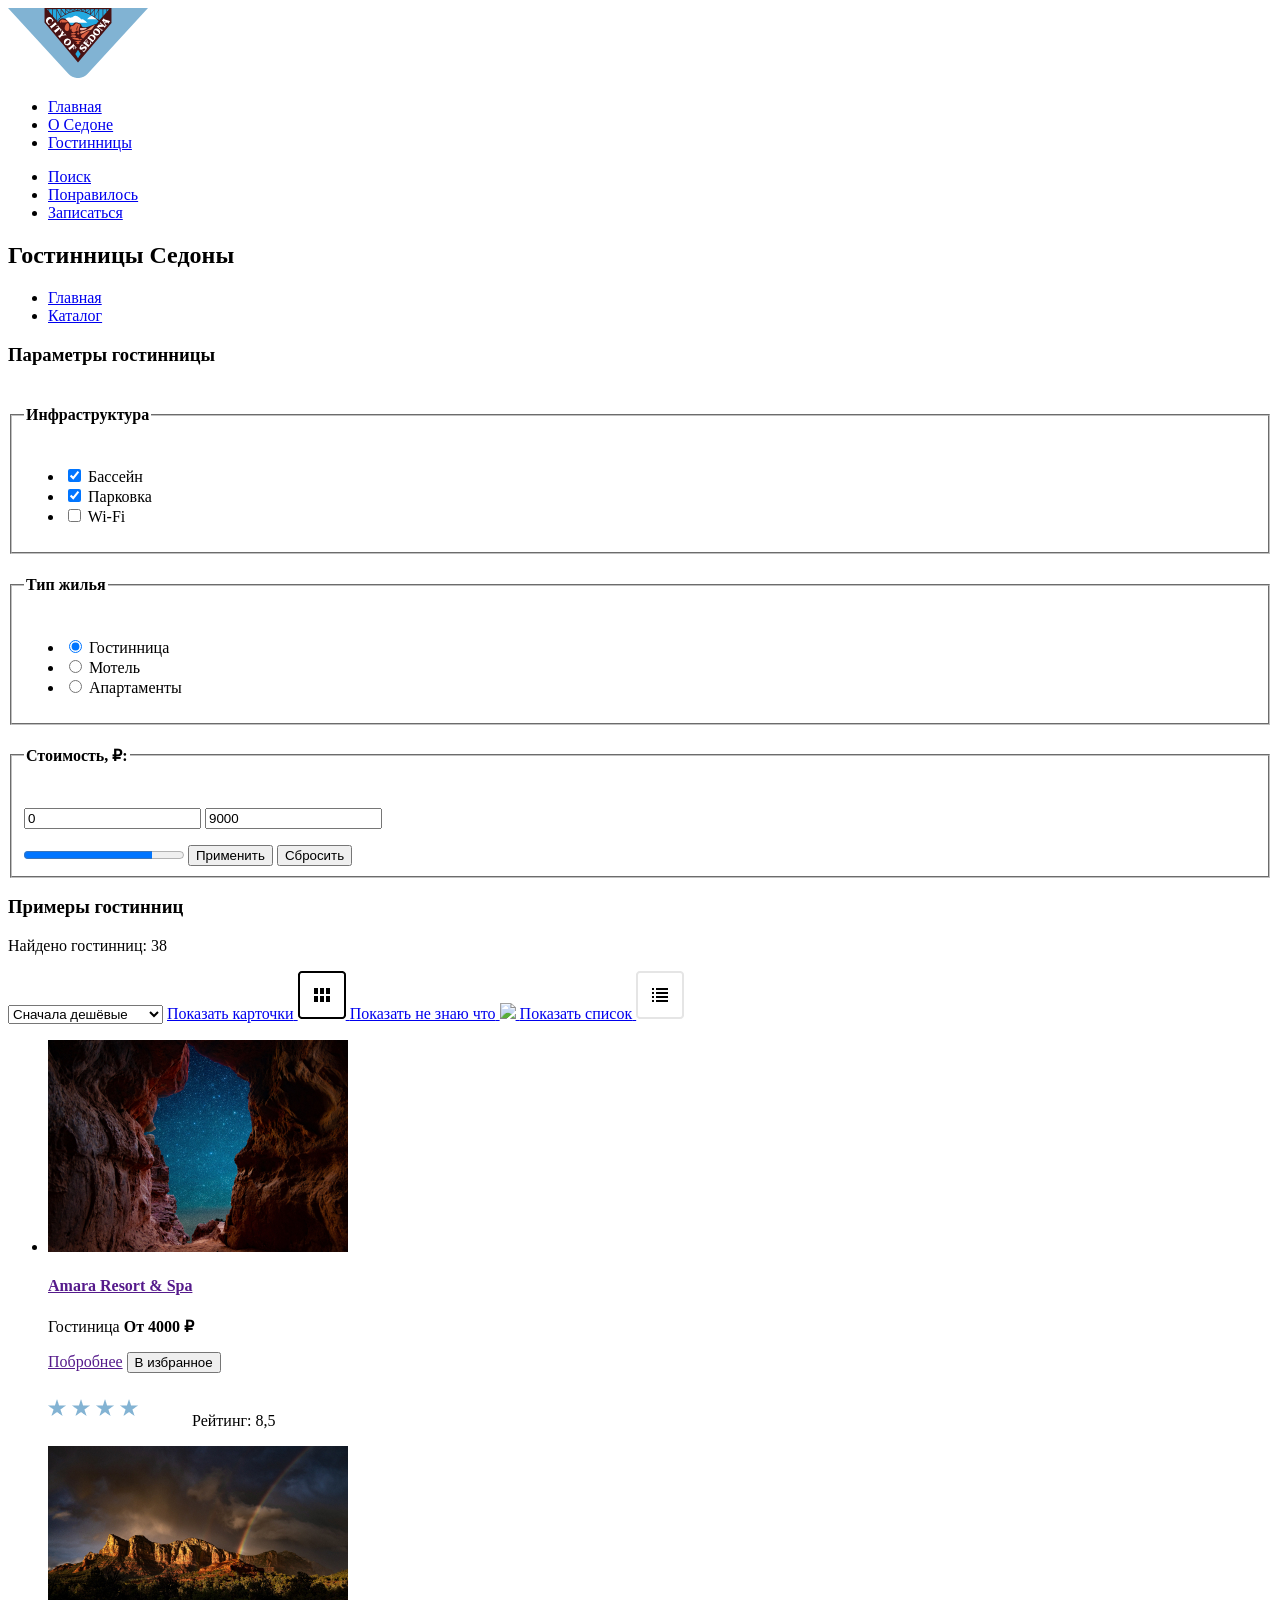
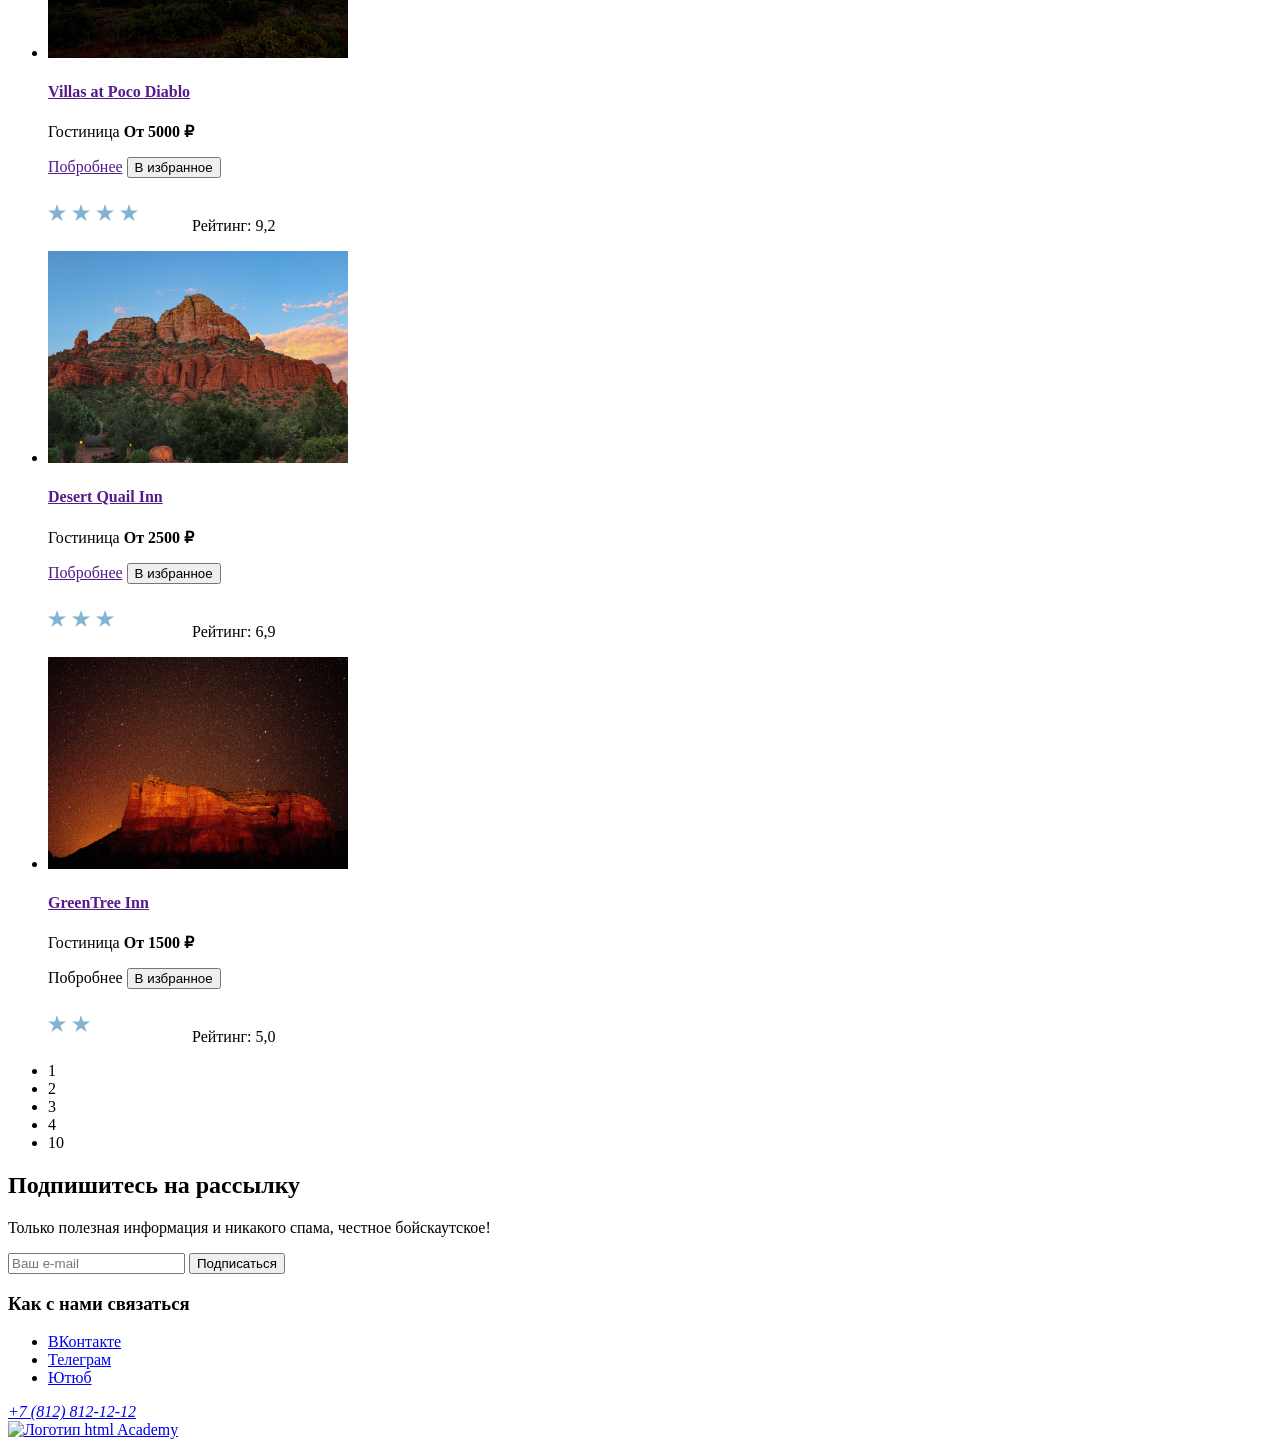
==== catalog.html @ 9c386580 "Разметка сайта Sedona" ====
<!DOCTYPE html>
<html lang="en">

  <head>
    <meta charset="UTF-8">
    <meta http-equiv="X-UA-Compatible" content="IE=edge">
    <meta name="viewport" content="width=device-width, initial-scale=1.0">
    <title>Седона</title>
  </head>

  <body>
    <header class="page-header">
      <a href="index.html" class="navigation-logo">
        <img class="sedona-logo" src="img/Sedona-logo.svg" alt="Логотип Sedona ">
      </a>
      <nav class="navigation">
        <ul class="navigation-list">
          <li class="navigation-item">
            <a href="index.html" class="navigation-link"> Главная </a>
          </li>
          <li class="navigation-item">
            <a href="#" class="navigation-link"> О Седоне </a>
          </li>
          <li class="navigation-item">
            <a href="catalog.html" class="navigation-link navigation-link-current " aria-current="page"> Гостинницы </a>
          </li>
        </ul>
        <ul class="navigation-list">
          <li class="navigation-item">
            <a href="#" class="navigation-link"> <span class="visually-hidden">Поиск</span> </a>
          </li>
          <li class="navigation-item">
            <a href="#" class="navigation-link"> <span class="visually-hidden">Понравилось</span> </a>
          </li>
          <li class="navigation-item">
            <a href="#" class="navigation-link"> <span class="visually-hidden">Записаться</span> </a>
          </li>
        </ul>
      </nav>
    </header>
    <main class="main-inner">
      <header class="inner-header">
        <h2 class="inner-header-title">Гостинницы Седоны</h2>
        <ul class="breadcrumbs">
          <li class="breadcrumbs-item">
            <a href="index.html" class="breadcrumbs-link">
              <span class="visually-hidden">Главная</span>
            </a>
          </li>
          <li class="breadcrumbs-item">
            <a href="catalog.html" class="breadcrumbs-link">
              <span class="visually-hidden">Каталог</span>
            </a>
          </li>
        </ul>
      </header>
      <section class="parameters-hotels">
        <h3 class="visually-hidden">Параметры гостинницы</h3>
        <form action="https://echo.htmlacademy.ru/" method="post" class="parameters-filter">
          <fieldset class="parameters-filter-group">
            <legend class="parameters-filter-title">
              <h4>Инфраструктура</h4>
            </legend>
            <ul class="parameters-filter-list">
              <li class="parameters-filter-item">
                <label class="control">
                  <input type="checkbox" class="control-input" name="swimming pool" checked>
                  Бассейн
                </label>
              </li>
              <li class="parameters-filter-item">
                <label class="control">
                  <input type="checkbox" class="control-input" name="
                        parking space" checked>
                  Парковка
                </label>
              </li>
              <li class="parameters-filter-item">
                <label class="control">
                  <input type="checkbox" class="control-input" name="Wi-Fi">
                  Wi-Fi
                </label>
              </li>
            </ul>
          </fieldset>
          <fieldset class="parameters-filter-group">
            <legend class="parameters-filter-title">
              <h4>Тип жилья</h4>
            </legend>
            <ul class="parameters-filter-list">
              <li class="parameters-filter-item">
                <label class="control">
                  <input type="radio" class="control-input" name="hotel-group" checked>
                  Гостинница
                </label>
              </li>
              <li class="parameters-filter-item">
                <label class="control">
                  <input type="radio" class="control-input" name="hotel-group">
                  Мотель
                </label>
              </li>
              <li class="parameters-filter-item">
                <label class="control">
                  <input type="radio" class="control-input" name="hotel-group">
                  Апартаменты
                </label>
              </li>
            </ul>
          </fieldset>
          <fieldset class="parameters-filter-group">
            <legend class="parameters-filter-title">
              <h4>Стоимость, ₽:</h4>
            </legend>
            <p>
              <input type="number" value="0" placeholder="от">
              <input type="number" value="9000" placeholder="до">
            </p>
            <progress max="100" value="80"> </progress>
            <button type="submit" class="button">Применить</button>
            <button type="reset" class="button">Сбросить</button>
          </fieldset>
        </form>
      </section>
      <section>
        <h3> <span class="visually-hidden">Примеры гостинниц</span></h3>
        <p>Найдено гостинниц: 38</p>
        <select class="select-control" aria-label="Сортировка">
          <option value="cheap">Сначала дешёвые</option>
          <option value="expensive">Сначала дорогие</option>
          <option value="popular">Сначала популярные</option>
        </select>
        <a href="#" class="button button-light">
          <span class="visually-hidden">Показать карточки</span>
          <img src="img/View-Cards.png" class="View-current">
        </a>
        <a href="#" class="button ">
          <span class="visually-hidden">Показать не знаю что</span>
          <img src="img/View-Dont-No.png">
        </a>
        <a href="#" class="button ">
          <span class="visually-hidden">Показать список</span>
          <img src="img/View-List.png">
        </a>
        <ul class="hotel-list">
          <li class="hotel-card">
            <a href="" class="hotel-card-link">
              <img src="img/Amara-Resort.jpg" class="hotel-card-image">
              <h4 class="hotel-card-title"> Amara Resort & Spa</h4>
            </a>
            <p>
              <span>Гостиница</span>
              <span class="hotel-card-price"> <b>От 4000 ₽</b></span>
            </p>
            <a href="" class="hotel-card-detail">Побробнее</a>
            <button class="hotel-card-favourite">В избранное</button>
            <p>
              <img src="img/Four-Stars.png">
              <span class="hotel-card-rating">Рейтинг: 8,5</span>
            </p>
          </li>
          <li class="hotel-card">
            <a href="" class="hotel-card-link">
              <img src="img/Villas-at-Poco-Diablo.jpg" class="hotel-card-image">
              <h4 class="hotel-card-title"> Villas at Poco Diablo</h4>
            </a>
            <p>
              <span>Гостиница</span>
              <span class="hotel-card-price"> <b>От 5000 ₽</b></span>
            </p>
            <a href="" class="hotel-card-detail">Побробнее</a>
            <button class="hotel-card-favourite">В избранное</button>
            <p>
              <img src="img/Four-Stars.png">
              <span class="hotel-card-rating">Рейтинг: 9,2</span>
            </p>
          </li>
          <li class="hotel-card">
            <a href="" class="hotel-card-link">
              <img src="img/Desert-Quail.jpg" class="hotel-card-image">
              <h4 class="hotel-card-title"> Desert Quail Inn</h4>
            </a>
            <p>
              <span>Гостиница</span>
              <span class="hotel-card-price"> <b>От 2500 ₽</b></span>
            </p>
            <a href="" class="hotel-card-detail">Побробнее</a>
            <button class="hotel-card-favourite">В избранное</button>
            <p>
              <img src="img/Three-Stars.png">
              <span class="hotel-card-rating">Рейтинг: 6,9</span>
            </p>
          </li>
          <li class="hotel-card">
            <a href="" class="hotel-card-link">
              <img src="img/GreenTree-Inn.jpg" class="hotel-card-image">
              <h4 class="hotel-card-title"> GreenTree Inn</h4>
            </a>
            <p>
              <span>Гостиница</span>
              <span class="hotel-card-price"> <b>От 1500 ₽</b></span>
            </p>
            <a class="hotel-card-detail">Побробнее</a>
            <button class="hotel-card-favourite">В избранное</button>
            <p>
              <img src="img/Two-Stars.png" alt="">
              <span class="hotel-card-rating">Рейтинг: 5,0 </span>
            </p>
          </li>
        </ul>
        <ul class="paginator">
          <li class="paginator-item">
            <a class="paginator-link paginator-current">1</a>
          </li>
          <li class="paginator-item">
            <a class="paginator-link ">2</a>
          </li>
          <li class="paginator-item">
            <a class="paginator-link ">3</a>
          </li>
          <li class="paginator-item">
            <a class="paginator-link ">4</a>
          </li>
          <li class="paginator-item">
            <a class="paginator-link">10</a>
          </li>
        </ul>
      </section>
      <section class="subscribe">
        <h2>Подпишитесь на рассылку</h2>
        <p>Только полезная информация и никакого спама, честное бойскаутское!</p>
        <form action="https://echo.htmlacademy.ru/" method="post" class="subscribe-form">
            <input type="email" placeholder="Ваш e-mail" name="user-email">
            <button type="submit">Подписаться</button>
        </form>
    </section>
    </main>
    <footer class="footer-social">
      <h3 class="page-footer-social">Как с нами связаться</h3>
      <ul class="footer-social-list">
        <li class="footer-social-item">
          <a href="https://vk.com/htmlacademy">
            <span class="visually-hidden">ВКонтакте</span>
          </a>
        </li>
        <li class="footer-social-item">
          <a href="https://t.me/htmlacademy">
            <span class="visually-hidden">Телеграм</span>
          </a>
        </li>
        <li class="footer-social-item">
          <a href="https://www.youtube.com/user/htmlacademyru">
            <span class="visually-hidden">Ютюб</span>
          </a>
        </li>
      </ul>
      <address>
        <a class="footer-phone" href="tel:+78128121212">+7 (812) 812-12-12</a>
      </address>

      <a href="https://htmlacademy.ru/">
        <img class="logo" src="img/logo_htmlacademy.png" alt="Логотип html Academy ">
      </a>
    </footer>
  </body>
</html>
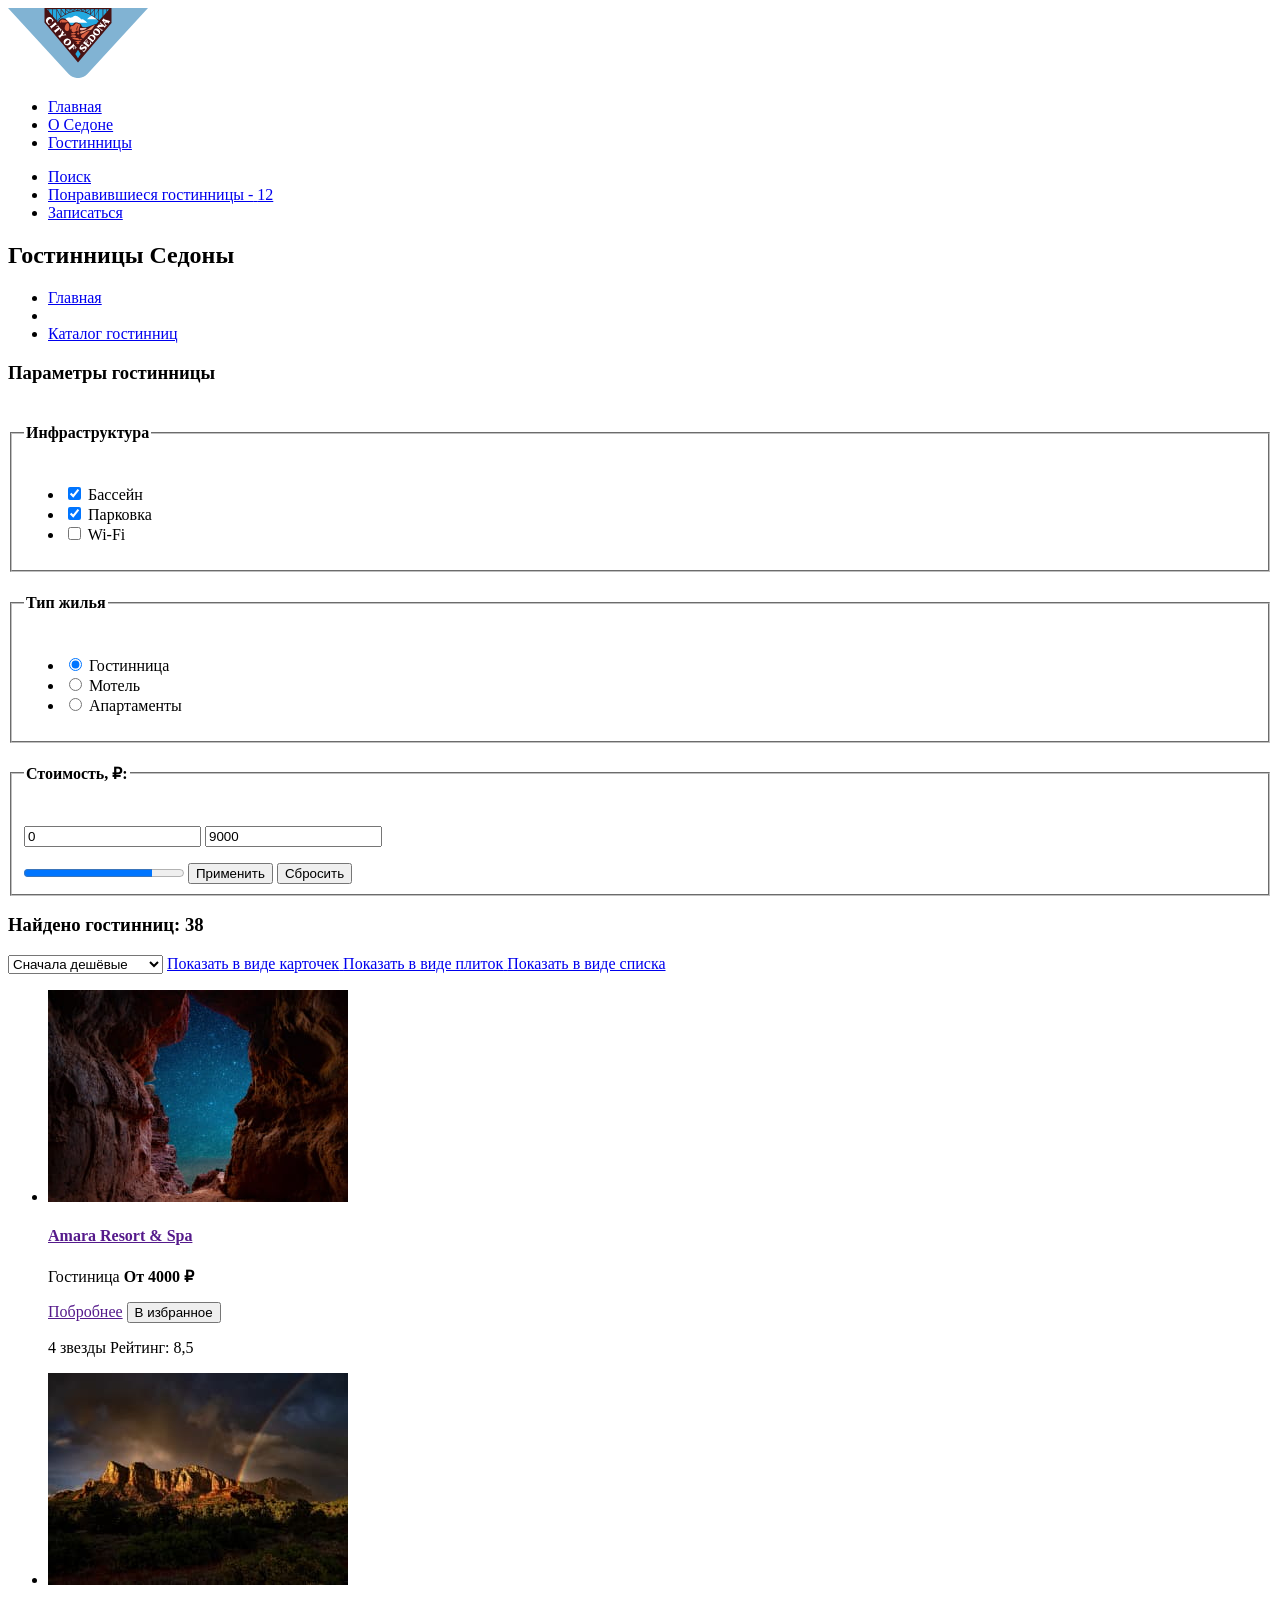
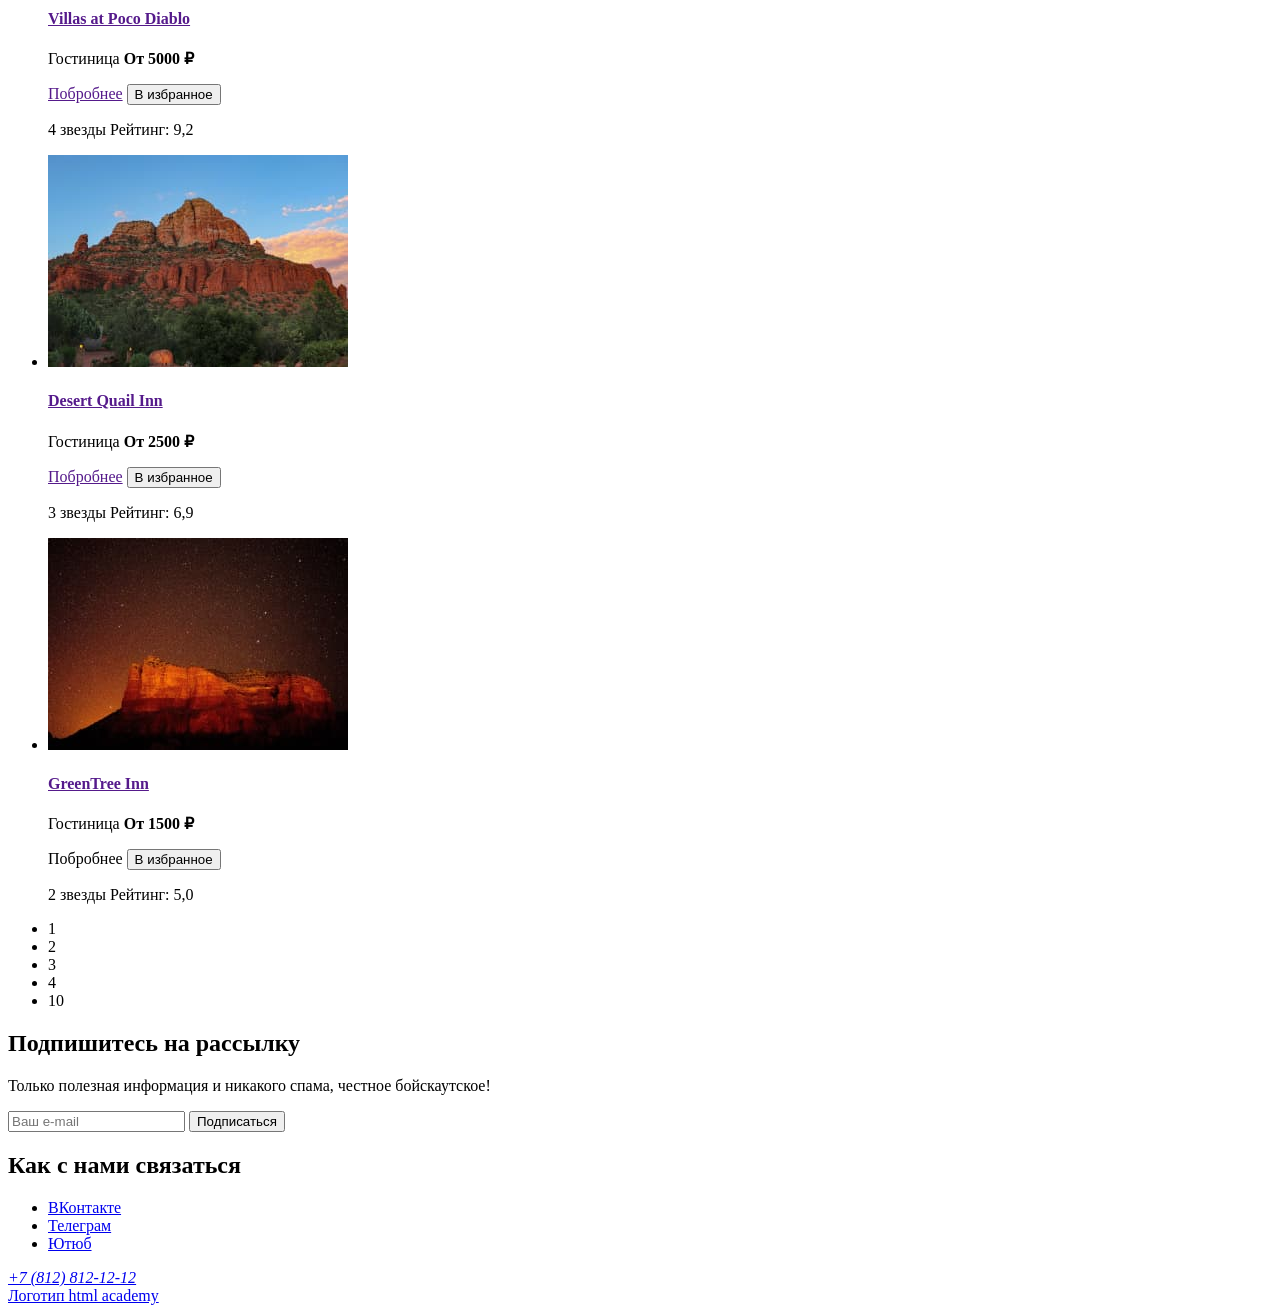
==== commit 827f121f: "Графика (3 раздел ) сайта" ====
--- a/catalog.html
+++ b/catalog.html
@@ -5,39 +5,46 @@
     <meta charset="UTF-8">
     <meta http-equiv="X-UA-Compatible" content="IE=edge">
     <meta name="viewport" content="width=device-width, initial-scale=1.0">
-    <title>Седона</title>
+    <title>Каталог гостинниц Седона</title>
+    <link rel="stylesheet" href="test.css">
   </head>
-
   <body>
     <header class="page-header">
-      <a href="index.html" class="navigation-logo">
-        <img class="sedona-logo" src="img/Sedona-logo.svg" alt="Логотип Sedona ">
+      <a href="index.html" aria-current="page" class="navigation-logo">
+          <img class="sedona-logo" src="img/logo-icon/logo-Sedona (1).svg" width="140" height="70"
+              alt="Логотип Sedona ">
       </a>
       <nav class="navigation">
-        <ul class="navigation-list">
-          <li class="navigation-item">
-            <a href="index.html" class="navigation-link"> Главная </a>
-          </li>
-          <li class="navigation-item">
-            <a href="#" class="navigation-link"> О Седоне </a>
-          </li>
-          <li class="navigation-item">
-            <a href="catalog.html" class="navigation-link navigation-link-current " aria-current="page"> Гостинницы </a>
-          </li>
-        </ul>
-        <ul class="navigation-list">
-          <li class="navigation-item">
-            <a href="#" class="navigation-link"> <span class="visually-hidden">Поиск</span> </a>
-          </li>
-          <li class="navigation-item">
-            <a href="#" class="navigation-link"> <span class="visually-hidden">Понравилось</span> </a>
-          </li>
-          <li class="navigation-item">
-            <a href="#" class="navigation-link"> <span class="visually-hidden">Записаться</span> </a>
-          </li>
-        </ul>
+          <ul class="navigation-list">
+              <li class="navigation-item">
+                  <a href="index.html" class="navigation-link navigation-link-current" aria-current="page">
+                      Главная </a>
+              </li>
+              <li class="navigation-item">
+                  <a href="#" class="navigation-link"> О Седоне </a>
+              </li>
+              <li class="navigation-item">
+                  <a href="catalog.html" class="navigation-link"> Гостинницы </a>
+              </li>
+          </ul>
+          <ul class="navigation-list">
+              <li class="navigation-item">
+                  <a href="#" class="navigation-link">
+                      <span class="visually-hidden">Поиск</span>
+                  </a>
+              </li>
+              <li class="navigation-item">
+                  <a href="#" class="navigation-link">
+                      <span class="visually-hidden">Понравившиеся гостинницы -</span>
+                      <span class="likes-number">12</span>
+                  </a>
+              </li>
+              <li class="navigation-item">
+                  <a href="#" class="navigation-link"> <span class="visually-hidden">Записаться</span> </a>
+              </li>
+          </ul>
       </nav>
-    </header>
+  </header>
     <main class="main-inner">
       <header class="inner-header">
         <h2 class="inner-header-title">Гостинницы Седоны</h2>
@@ -47,16 +54,17 @@
               <span class="visually-hidden">Главная</span>
             </a>
           </li>
+          <li class="breadcrumbs-item">  </li>
           <li class="breadcrumbs-item">
             <a href="catalog.html" class="breadcrumbs-link">
-              <span class="visually-hidden">Каталог</span>
+              <span class="visually-hidden">Каталог гостинниц</span>
             </a>
           </li>
         </ul>
       </header>
       <section class="parameters-hotels">
         <h3 class="visually-hidden">Параметры гостинницы</h3>
-        <form action="https://echo.htmlacademy.ru/" method="post" class="parameters-filter">
+        <form action="https://echo.htmlacademy.ru/" method="get" class="parameters-filter">
           <fieldset class="parameters-filter-group">
             <legend class="parameters-filter-title">
               <h4>Инфраструктура</h4>
@@ -123,29 +131,27 @@
         </form>
       </section>
       <section>
-        <h3> <span class="visually-hidden">Примеры гостинниц</span></h3>
-        <p>Найдено гостинниц: 38</p>
+        <h3>Найдено гостинниц: 38</h3>
         <select class="select-control" aria-label="Сортировка">
           <option value="cheap">Сначала дешёвые</option>
           <option value="expensive">Сначала дорогие</option>
           <option value="popular">Сначала популярные</option>
         </select>
         <a href="#" class="button button-light">
-          <span class="visually-hidden">Показать карточки</span>
-          <img src="img/View-Cards.png" class="View-current">
+          <span class="visually-hidden">Показать в виде карточек</span>
         </a>
         <a href="#" class="button ">
-          <span class="visually-hidden">Показать не знаю что</span>
-          <img src="img/View-Dont-No.png">
+          <span class="visually-hidden">Показать в виде плиток</span>
         </a>
         <a href="#" class="button ">
-          <span class="visually-hidden">Показать список</span>
-          <img src="img/View-List.png">
+          <span class="visually-hidden">Показать в виде списка</span>
         </a>
         <ul class="hotel-list">
           <li class="hotel-card">
             <a href="" class="hotel-card-link">
-              <img src="img/Amara-Resort.jpg" class="hotel-card-image">
+              <img src="img/catalog-page/hotel-amara.jpg" width="300" height="212" alt="Отель 1" >
+            </a>
+            <a href="" class="hotel-card-link">
               <h4 class="hotel-card-title"> Amara Resort & Spa</h4>
             </a>
             <p>
@@ -155,13 +161,15 @@
             <a href="" class="hotel-card-detail">Побробнее</a>
             <button class="hotel-card-favourite">В избранное</button>
             <p>
-              <img src="img/Four-Stars.png">
+              <span class="visually-hidden">4 звезды</span>
               <span class="hotel-card-rating">Рейтинг: 8,5</span>
             </p>
           </li>
           <li class="hotel-card">
             <a href="" class="hotel-card-link">
-              <img src="img/Villas-at-Poco-Diablo.jpg" class="hotel-card-image">
+              <img src="img/catalog-page/hotel-villias (1).jpg" width="300" height="212" alt="Отель 2">
+            </a>
+            <a href="" class="hotel-card-link">
               <h4 class="hotel-card-title"> Villas at Poco Diablo</h4>
             </a>
             <p>
@@ -171,13 +179,15 @@
             <a href="" class="hotel-card-detail">Побробнее</a>
             <button class="hotel-card-favourite">В избранное</button>
             <p>
-              <img src="img/Four-Stars.png">
+              <span class="visually-hidden">4 звезды</span>
               <span class="hotel-card-rating">Рейтинг: 9,2</span>
             </p>
           </li>
           <li class="hotel-card">
             <a href="" class="hotel-card-link">
-              <img src="img/Desert-Quail.jpg" class="hotel-card-image">
+              <img src="img/catalog-page/hotel-desert (1).jpg" width="300" height="212" alt="Отель 3">
+            </a>
+            <a href="" class="hotel-card-link">
               <h4 class="hotel-card-title"> Desert Quail Inn</h4>
             </a>
             <p>
@@ -187,13 +197,15 @@
             <a href="" class="hotel-card-detail">Побробнее</a>
             <button class="hotel-card-favourite">В избранное</button>
             <p>
-              <img src="img/Three-Stars.png">
+              <span class="visually-hidden">3 звезды</span>
               <span class="hotel-card-rating">Рейтинг: 6,9</span>
             </p>
           </li>
           <li class="hotel-card">
             <a href="" class="hotel-card-link">
-              <img src="img/GreenTree-Inn.jpg" class="hotel-card-image">
+              <img src="img/catalog-page/hotel-greentee (1).jpg" width="300" height="212" alt="Отель 4">
+            </a>
+            <a href="" class="hotel-card-link">
               <h4 class="hotel-card-title"> GreenTree Inn</h4>
             </a>
             <p>
@@ -203,7 +215,7 @@
             <a class="hotel-card-detail">Побробнее</a>
             <button class="hotel-card-favourite">В избранное</button>
             <p>
-              <img src="img/Two-Stars.png" alt="">
+              <span class="visually-hidden">2 звезды</span>
               <span class="hotel-card-rating">Рейтинг: 5,0 </span>
             </p>
           </li>
@@ -226,7 +238,7 @@
           </li>
         </ul>
       </section>
-      <section class="subscribe">
+      <section class="subscribe-catalog-page">
         <h2>Подпишитесь на рассылку</h2>
         <p>Только полезная информация и никакого спама, честное бойскаутское!</p>
         <form action="https://echo.htmlacademy.ru/" method="post" class="subscribe-form">
@@ -236,31 +248,33 @@
     </section>
     </main>
     <footer class="footer-social">
-      <h3 class="page-footer-social">Как с нами связаться</h3>
+      <h2 class="page-footer-social">Как с нами связаться</h2>
       <ul class="footer-social-list">
-        <li class="footer-social-item">
-          <a href="https://vk.com/htmlacademy">
-            <span class="visually-hidden">ВКонтакте</span>
-          </a>
-        </li>
-        <li class="footer-social-item">
-          <a href="https://t.me/htmlacademy">
-            <span class="visually-hidden">Телеграм</span>
-          </a>
-        </li>
-        <li class="footer-social-item">
-          <a href="https://www.youtube.com/user/htmlacademyru">
-            <span class="visually-hidden">Ютюб</span>
-          </a>
-        </li>
+          <li class="footer-social-item">
+              <a href="https://vk.com/htmlacademy" type="button">
+                  <span class="visually-hidden">ВКонтакте</span>
+
+              </a>
+          </li>
+          <li class="footer-social-item">
+              <a href="https://t.me/htmlacademy" type="button">
+                  <span class="visually-hidden">Телеграм</span>
+
+              </a>
+          </li>
+          <li class="footer-social-item">
+              <a href="https://www.youtube.com/user/htmlacademyru" type="button">
+                  <span class="visually-hidden">Ютюб</span>
+
+              </a>
+          </li>
       </ul>
       <address>
-        <a class="footer-phone" href="tel:+78128121212">+7 (812) 812-12-12</a>
+          <a class="footer-phone" href="tel:+78128121212">+7 (812) 812-12-12</a>
       </address>
-
       <a href="https://htmlacademy.ru/">
-        <img class="logo" src="img/logo_htmlacademy.png" alt="Логотип html Academy ">
+        <span class="visually-hidden">Логотип html academy</span>
       </a>
-    </footer>
+  </footer>
   </body>
 </html>
--- a/test.css
+++ b/test.css
@@ -0,0 +1,11 @@
+.icon-number-hearts
+{
+  width: 20px;
+  height: 20px;
+  background-color: rgb(25, 192, 25) ;
+  border-radius: 50%;
+  text-align: center;
+  display: inline-block;
+  padding: 5px 5px 4px;
+  }
+
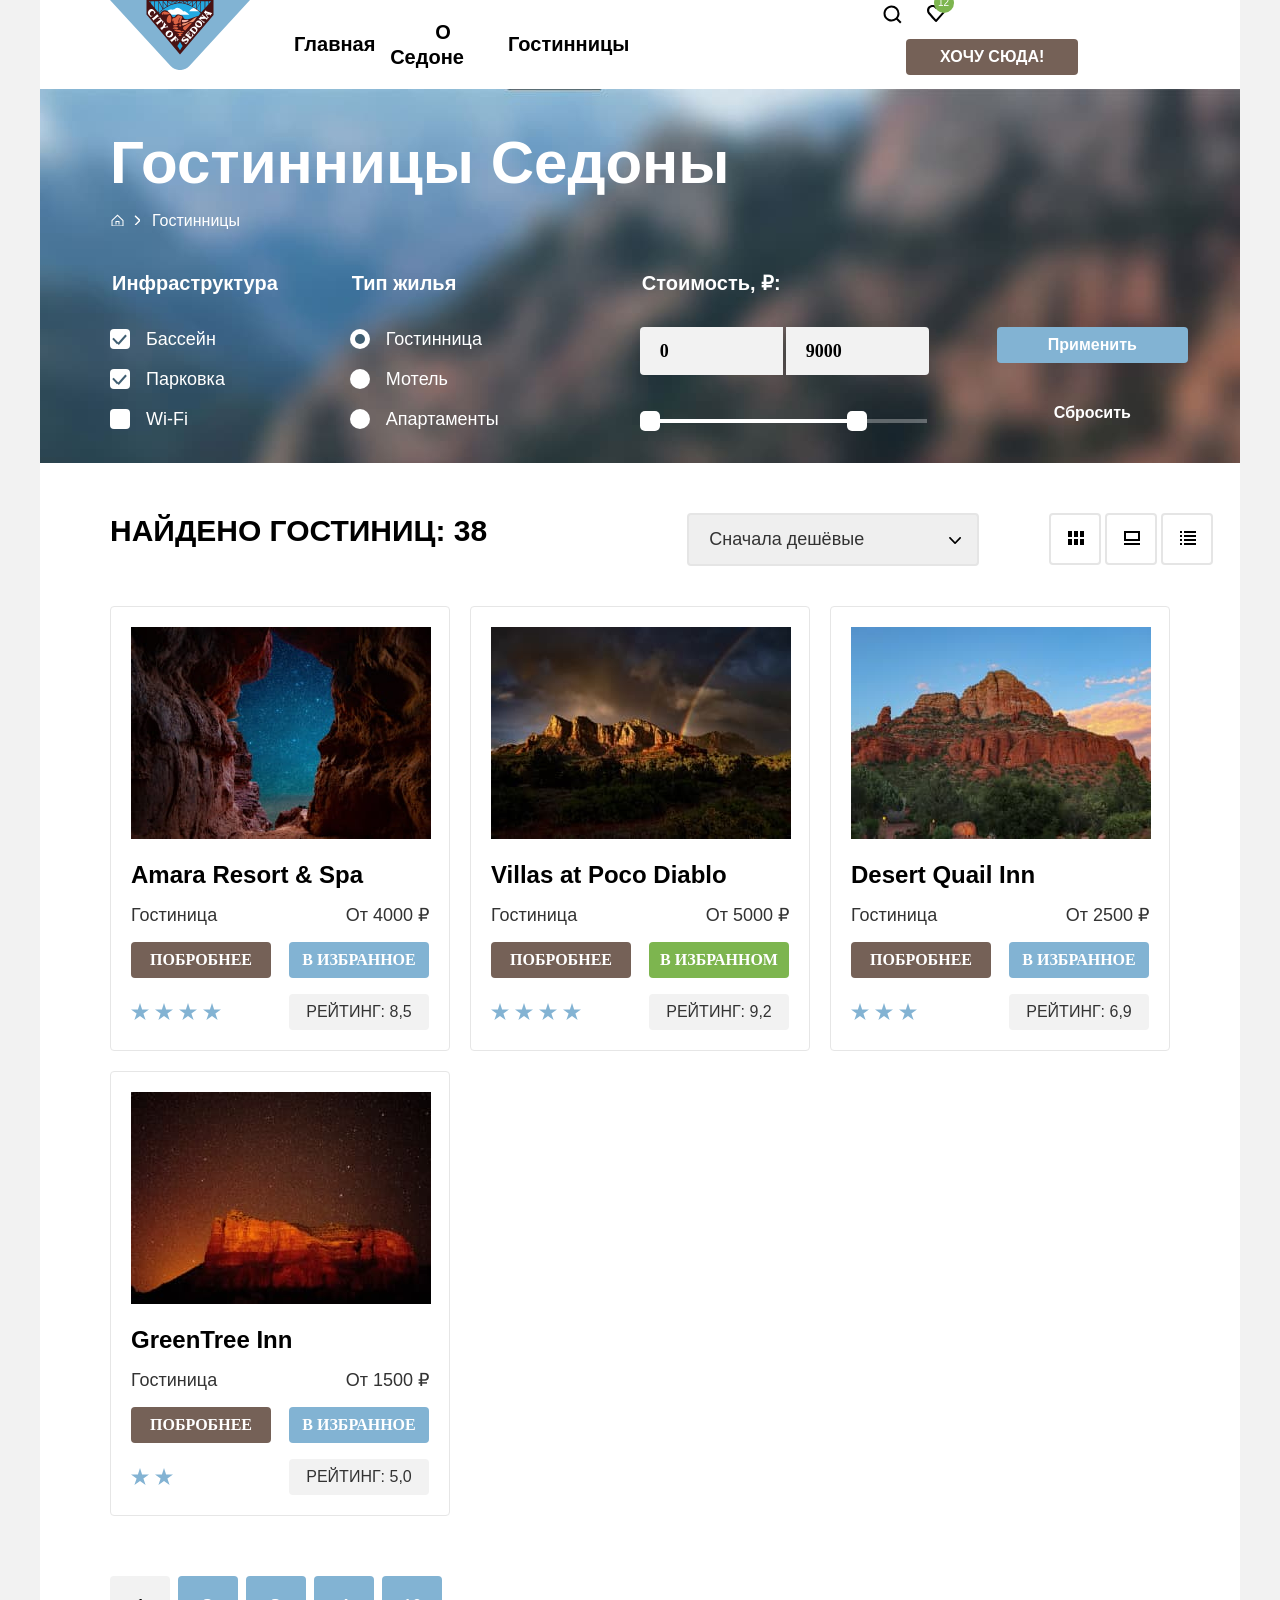
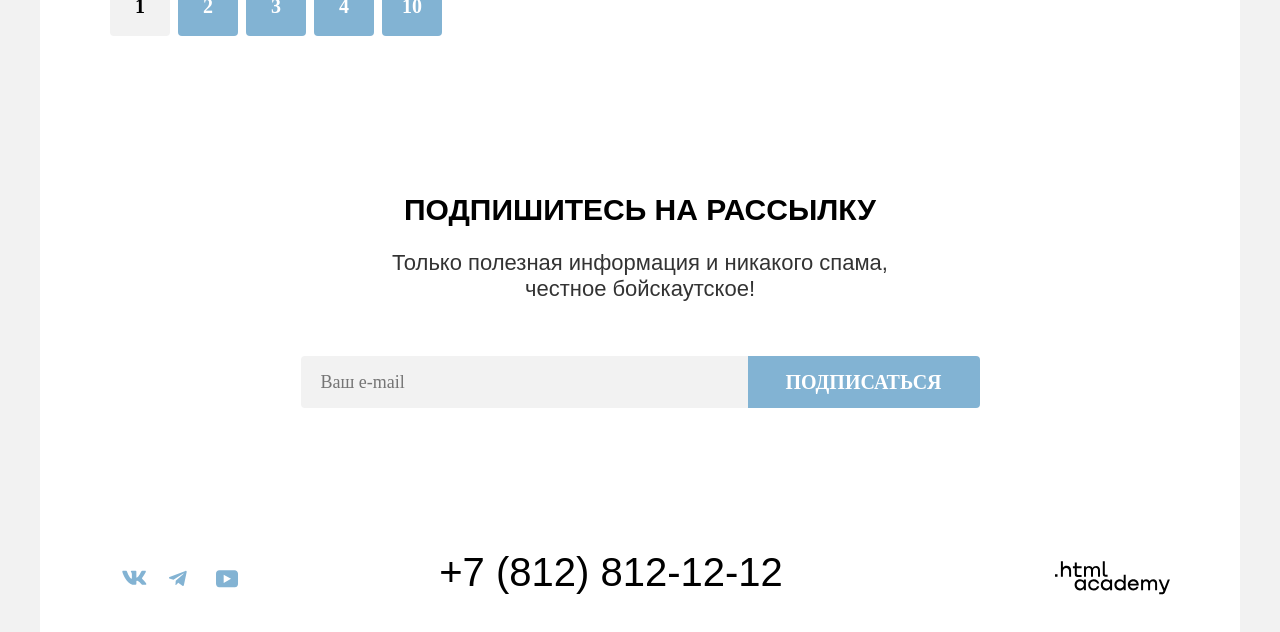
==== commit ab8c509e: "9 chapter" ====
--- a/catalog.html
+++ b/catalog.html
@@ -6,275 +6,314 @@
     <meta http-equiv="X-UA-Compatible" content="IE=edge">
     <meta name="viewport" content="width=device-width, initial-scale=1.0">
     <title>Каталог гостинниц Седона</title>
-    <link rel="stylesheet" href="test.css">
+    <link rel="stylesheet" href="styles/styles.css">
   </head>
   <body>
+    <!-- ! Header -->
     <header class="page-header">
-      <a href="index.html" aria-current="page" class="navigation-logo">
-          <img class="sedona-logo" src="img/logo-icon/logo-Sedona (1).svg" width="140" height="70"
-              alt="Логотип Sedona ">
-      </a>
       <nav class="navigation">
-          <ul class="navigation-list">
-              <li class="navigation-item">
-                  <a href="index.html" class="navigation-link navigation-link-current" aria-current="page">
-                      Главная </a>
+         <!-- ! Left-items -->
+        <a href="index.html" aria-current="page" class="navigation-logo">
+          <img class="sedona-logo" src="img/logo-icon/logo-Sedona (1).svg" width="140" height="70" alt="Логотип Sedona ">
+        </a>
+        <ul class="navigation-list">
+          <li class="navigation-item">
+            <a href="index.html" class="navigation-link" >
+              Главная </a>
+          </li>
+          <li class="navigation-item">
+            <a href="#" class="navigation-link"> О Седоне </a>
+          </li>
+          <li class="navigation-item">
+            <a href="#" class="navigation-link navigation-link-current-catalog" aria-current="page"> Гостинницы </a>
+          </li>
+        </ul>
+         <!-- ! Right-items -->
+        <ul class="navigation-list navigation-list-right">
+          <li class="navigation-item-right">
+            <a  href="#"  class="navigation-link">
+              <span class="visually-hidden">Поиск</span>
+              <svg class="navigation-icon" aria-hidden="true" focusable="false" width="19" height="19" viewBox="0 0 19 19" fill="none" xmlns="http://www.w3.org/2000/svg"><path d="m18.5 17-3.7-3.67c1-1.3 1.7-2.98 1.7-4.87A8 8 0 0 0 8.5.5C4.1.5.5 4.18.5 8.56a8 8 0 0 0 12.9 6.26l3.7 3.68 1.4-1.5Zm-10-2.48a6 6 0 0 1-6-5.96 6 6 0 0 1 12 0 6 6 0 0 1-6 5.96Z" /></svg>
+            </a>
+          </li>
+          <li class="navigation-item-right">
+            <a href="#" class="navigation-link">
+              <span class="visually-hidden">Избранное</span>
+              <svg class="navigation-icon" aria-hidden="true" focusable="false" width="18" height="17" viewBox="0 0 18 17" fill="none" xmlns="http://www.w3.org/2000/svg"><path d="M8.9 17c-.3 0-.6-.1-.8-.4-5.4-6.1-6.7-7.5-7-7.9C.4 7.8 0 6.6 0 5.4 0 2.4 2.4 0 5.5 0 6.8 0 8 .5 9 1.3 10 .5 11.3 0 12.5 0c3 0 5.5 2.4 5.5 5.4 0 1.3-.5 2.5-1.3 3.4l-7 7.9c-.2.2-.4.3-.8.3Zm-6-9.5c.3.4 3.5 4 6.1 6.9l6.2-7c.5-.5.7-1.2.7-2 0-1.8-1.5-3.3-3.3-3.3-1 0-2 .5-2.7 1.3-.3.3-.6.4-.9.4-.3 0-.6-.2-.8-.4-.7-.8-1.7-1.3-2.7-1.3-1.8 0-3.3 1.5-3.3 3.3-.1.9.3 1.6.7 2.1-.1 0-.1 0 0 0Z"/></svg>
+            </a>
+          </li>
+          <li class="navigation-item-right">
+            <a href="#" class="navigation-link">
+              <span class="visually-hidden">Записаться</span>
+              <button class="navigation-link-button-sign-up">Хочу сюда!</button>
+              </a>
+          </li>
+        </ul>
+      </nav>
+    </header>
+    <!-- ! Main -->
+    <main class="main-inner main-container">
+      <div class="page-container">
+        <div class="catalog-parameters">
+          <header class="inner-header">
+            <h2 class="inner-header-title">Гостинницы Седоны</h2>
+            <!-- ! Breadcrumbs -->
+            <ul class="breadcrumbs">
+              <li class="breadcrumbs-item">
+                <a href="index.html" class="breadcrumbs-link breadcrumbs-link-main">
+                  <span class="visually-hidden">Главная</span>
+                </a>
+                <li class="breadcrumbs-item breadcrumbs-item-arrow" >
+                </li>
               </li>
-              <li class="navigation-item">
-                  <a href="#" class="navigation-link"> О Седоне </a>
-              </li>
-              <li class="navigation-item">
-                  <a href="catalog.html" class="navigation-link"> Гостинницы </a>
-              </li>
-          </ul>
-          <ul class="navigation-list">
-              <li class="navigation-item">
-                  <a href="#" class="navigation-link">
-                      <span class="visually-hidden">Поиск</span>
-                  </a>
-              </li>
-              <li class="navigation-item">
-                  <a href="#" class="navigation-link">
-                      <span class="visually-hidden">Понравившиеся гостинницы -</span>
-                      <span class="likes-number">12</span>
-                  </a>
-              </li>
-              <li class="navigation-item">
-                  <a href="#" class="navigation-link"> <span class="visually-hidden">Записаться</span> </a>
-              </li>
-          </ul>
-      </nav>
-  </header>
-    <main class="main-inner">
-      <header class="inner-header">
-        <h2 class="inner-header-title">Гостинницы Седоны</h2>
-        <ul class="breadcrumbs">
-          <li class="breadcrumbs-item">
-            <a href="index.html" class="breadcrumbs-link">
-              <span class="visually-hidden">Главная</span>
-            </a>
-          </li>
-          <li class="breadcrumbs-item">  </li>
-          <li class="breadcrumbs-item">
-            <a href="catalog.html" class="breadcrumbs-link">
-              <span class="visually-hidden">Каталог гостинниц</span>
-            </a>
-          </li>
-        </ul>
-      </header>
-      <section class="parameters-hotels">
-        <h3 class="visually-hidden">Параметры гостинницы</h3>
-        <form action="https://echo.htmlacademy.ru/" method="get" class="parameters-filter">
-          <fieldset class="parameters-filter-group">
-            <legend class="parameters-filter-title">
-              <h4>Инфраструктура</h4>
-            </legend>
-            <ul class="parameters-filter-list">
-              <li class="parameters-filter-item">
-                <label class="control">
-                  <input type="checkbox" class="control-input" name="swimming pool" checked>
-                  Бассейн
-                </label>
-              </li>
-              <li class="parameters-filter-item">
-                <label class="control">
-                  <input type="checkbox" class="control-input" name="
-                        parking space" checked>
-                  Парковка
-                </label>
-              </li>
-              <li class="parameters-filter-item">
-                <label class="control">
-                  <input type="checkbox" class="control-input" name="Wi-Fi">
-                  Wi-Fi
-                </label>
+              <li class="breadcrumbs-item">
+                <a href="catalog.html" class="breadcrumbs-link breadcrumbs-link-hotels">
+                  Гостинницы
+                </a>
               </li>
             </ul>
-          </fieldset>
-          <fieldset class="parameters-filter-group">
-            <legend class="parameters-filter-title">
-              <h4>Тип жилья</h4>
-            </legend>
-            <ul class="parameters-filter-list">
-              <li class="parameters-filter-item">
-                <label class="control">
-                  <input type="radio" class="control-input" name="hotel-group" checked>
-                  Гостинница
-                </label>
-              </li>
-              <li class="parameters-filter-item">
-                <label class="control">
-                  <input type="radio" class="control-input" name="hotel-group">
-                  Мотель
-                </label>
-              </li>
-              <li class="parameters-filter-item">
-                <label class="control">
-                  <input type="radio" class="control-input" name="hotel-group">
-                  Апартаменты
-                </label>
-              </li>
-            </ul>
-          </fieldset>
-          <fieldset class="parameters-filter-group">
-            <legend class="parameters-filter-title">
-              <h4>Стоимость, ₽:</h4>
-            </legend>
-            <p>
-              <input type="number" value="0" placeholder="от">
-              <input type="number" value="9000" placeholder="до">
-            </p>
-            <progress max="100" value="80"> </progress>
-            <button type="submit" class="button">Применить</button>
-            <button type="reset" class="button">Сбросить</button>
-          </fieldset>
-        </form>
-      </section>
-      <section>
-        <h3>Найдено гостинниц: 38</h3>
-        <select class="select-control" aria-label="Сортировка">
-          <option value="cheap">Сначала дешёвые</option>
-          <option value="expensive">Сначала дорогие</option>
-          <option value="popular">Сначала популярные</option>
-        </select>
-        <a href="#" class="button button-light">
-          <span class="visually-hidden">Показать в виде карточек</span>
+          </header>
+            <form action="https://echo.htmlacademy.ru/" method="get" class="form-parameters-filter">
+              <h3 class="visually-hidden">Параметры гостинницы</h3>
+                <fieldset class="field-parameters-filter">
+                  <legend>
+                    <h4 class="parameters-filter-title">Инфраструктура</h4>
+                  </legend>
+                  <ul class="parameters-filter-list">
+                    <li class="parameters-filter-item">
+                      <label class="control">
+                        <input class="visually-hidden control-input" type="checkbox" name="swimming pool" checked>
+                        <span class="control-mark"></span>
+                    <span class="control-label">Бассейн</span>
+                      </label>
+                    </li>
+                    <li class="parameters-filter-item">
+                      <label class="control">
+                        <input class="visually-hidden control-input" type="checkbox" name="
+                              parking space" checked>
+                              <span class="control-mark"></span>
+                              <span class="control-label">Парковка</span>
+                      </label>
+                    </li>
+                    <li class="parameters-filter-item">
+                      <label class="control">
+                        <input class="visually-hidden control-input" type="checkbox" name="Wi-Fi">
+                        <span class="control-mark"></span>
+                        <span class="control-label">Wi-Fi</span>
+                      </label>
+                    </li>
+                  </ul>
+                </fieldset>
+                <fieldset class="field-parameters-filter" >
+                  <legend >
+                    <h4 class="parameters-filter-title">Тип жилья</h4>
+                  </legend>
+                  <ul class="parameters-filter-list">
+                    <li class="parameters-filter-item">
+                      <label class="control">
+                        <input class="visually-hidden control-input" type="radio" name="hotel-group" checked>
+                        <span class="control-mark control-mark-radio"></span>
+                        <span class="control-label">Гостинница</span>
+                      </label>
+                    </li>
+                    <li class="parameters-filter-item">
+                      <label class="control">
+                        <input class="visually-hidden control-input" type="radio" name="hotel-group">
+                        <span class="control-mark control-mark-radio"></span>
+                        <span class="control-label">Мотель</span>
+                      </label>
+                    </li>
+                    <li class="parameters-filter-item">
+                      <label class="control">
+                        <input class="visually-hidden control-input" type="radio" name="hotel-group">
+                        <span class="control-mark control-mark-radio"></span>
+                        <span class="control-label">Апартаменты</span>
+                      </label>
+                    </li>
+                  </ul>
+                </fieldset>
+                <fieldset class="field-parameters-filter">
+                  <legend >
+                    <h4 class="parameters-filter-title">Стоимость, ₽:</h4>
+                  </legend>
+                  <div class="input-price-container">
+                    <input class="input-price " type="number" value="0" placeholder="от">
+                    <input class="input-price input-price-greater" type="number" value="9000" placeholder="до">
+                  </div>
+                  <div class="range">
+                    <div class="range-scale">
+                      <div class="range-bar" style="width: 227px">
+                        <button class="range-toggle toggle-min">
+                          <span class="visually-hidden">Изменить минимальную цену</span>
+                        </button>
+                        <button class="range-toggle toggle-max">
+                          <span class="visually-hidden">Изменить максимальную цену</span>
+                        </button>
+                      </div>
+                    </div>
+                </fieldset>
+                <fieldset class="field-parameters-filter field-parameters-buttons ">
+                  <button  type="submit" class="parameters-filter-button parameters-filter-use">Применить</button>
+                  <button type="reset" class="parameters-filter-button parameters-filter-reset">Сбросить</button>
+                </fieldset>
+            </form>
+        </div>
+        <section >
+          <div class="select-control-container">
+            <h3 class="sum-hotels">Найдено гостиниц: 38</h3>
+            <select class="select-control" aria-label="Сортировка">
+              <option value="cheap">Сначала дешёвые</option>
+              <option value="expensive">Сначала дорогие</option>
+              <option value="popular">Сначала популярные</option>
+            </select>
+            <div class="view-cards">
+              <a href="#" class="view-cards-button bg-view-cards">
+                <span class="visually-hidden">Показать в виде карточек</span>
+              </a>
+              <a href="#" class="view-cards-button bg-view-tile">
+                <span class="visually-hidden">Показать в виде плиток</span>
+              </a>
+              <a href="#" class="view-cards-button bg-view-list">
+                <span class="visually-hidden">Показать в виде списка</span>
+              </a>
+            </div>
+          </div>
+          <ul class="hotel-list">
+            <li class="hotel-card hotel-card-one">
+              <a href="" class="hotel-card-link">
+                <img src="img/catalog-page/hotel-amara.jpg" width="300" height="212" alt="Отель 1" >
+              </a>
+              <a href="" class="hotel-card-link">
+                <h4 class="hotel-card-title"> Amara Resort & Spa</h4>
+              </a>
+              <p class="hotel-card-price">
+                <span >Гостиница</span>
+                <span> От 4000 ₽</span>
+              </p>
+              <div class="hotel-card-button">
+                <a href="" class="hotel-card-detail">Побробнее</a>
+                <button class="hotel-card-favourite">В избранное</button>
+              </div>
+                <span class="visually-hidden">4 звезды</span>
+
+                <span class="hotel-card-rating">Рейтинг: 8,5</span>
+            </li>
+            <li class="hotel-card hotel-card-two">
+              <a href="" class="hotel-card-link">
+                <img src="img/catalog-page/hotel-villias (1).jpg" width="300" height="212" alt="Отель 2">
+              </a>
+              <a href="" class="hotel-card-link">
+                <h4 class="hotel-card-title"> Villas at Poco Diablo</h4>
+              </a>
+              <p class="hotel-card-price">
+                <span>Гостиница</span>
+                <span > От 5000 ₽</span>
+              </p>
+              <div class="hotel-card-button">
+                <a href="" class="hotel-card-detail">Побробнее</a>
+                <button class="hotel-card-favourite hotel-card-favourite-changed">В избранном</button>
+              </div>
+                <span class="visually-hidden">4 звезды</span>
+
+                <span class="hotel-card-rating">Рейтинг: 9,2</span>
+            </li>
+            <li class="hotel-card hotel-card-three">
+              <a href="" class="hotel-card-link">
+                <img src="img/catalog-page/hotel-desert (1).jpg" width="300" height="212" alt="Отель 3">
+              </a>
+              <a href="" class="hotel-card-link">
+                <h4 class="hotel-card-title"> Desert Quail Inn</h4>
+              </a>
+              <p class="hotel-card-price">
+                <span>Гостиница</span>
+                <span> От 2500 ₽</span>
+              </p>
+              <div class="hotel-card-button">
+                <a href="" class="hotel-card-detail">Побробнее</a>
+                <button class="hotel-card-favourite">В избранное</button>
+              </div>
+                <span class="visually-hidden">3 звезды</span>
+
+                <span class="hotel-card-rating">Рейтинг: 6,9</span>
+            </li>
+            <li class="hotel-card hotel-card-four">
+              <a href="" class="hotel-card-link">
+                <img src="img/catalog-page/hotel-greentee (1).jpg" width="300" height="212" alt="Отель 4">
+              </a>
+              <a href="" class="hotel-card-link">
+                <h4 class="hotel-card-title"> GreenTree Inn</h4>
+              </a>
+              <p class="hotel-card-price">
+                <span>Гостиница</span>
+                <span> От 1500 ₽</span>
+              </p>
+              <div class="hotel-card-button">
+                <a class="hotel-card-detail">Побробнее</a>
+                <button class="hotel-card-favourite">В избранное</button>
+              </div>
+                <span class="visually-hidden">2 звезды</span>
+
+                <span class="hotel-card-rating">Рейтинг: 5,0 </span>
+            </li>
+          </ul>
+          <ul class="paginator-list">
+            <li class="paginator-item">
+              <a class="paginator-link paginator-current">1</a>
+            </li>
+            <li class="paginator-item">
+              <a class="paginator-link ">2</a>
+            </li>
+            <li class="paginator-item">
+              <a class="paginator-link ">3</a>
+            </li>
+            <li class="paginator-item">
+              <a class="paginator-link ">4</a>
+            </li>
+            <li class="paginator-item">
+              <a class="paginator-link">10</a>
+            </li>
+          </ul>
+        </section>
+        <section class="catalog-subscribe page-subscribe">
+          <h2 class="title-big title-big-subscribe">Подпишитесь на рассылку</h2>
+          <p class="description-big description-big-subscribe">Только полезная информация и никакого спама, <br> честное бойскаутское!</p>
+          <form action="https://echo.htmlacademy.ru/" method="post" class="subscribe-form">
+            <input class="input-email" type="email" placeholder="Ваш e-mail" name="user-email">
+            <button class="button-subscribe" type="submit">Подписаться</button>
+          </form>
+        </section>
+      </div>
+    </main>
+       <!-- ! Footer -->
+       <footer class="footer-social">
+        <h2 class="page-footer-social"><span class="visually-hidden">Как с нами связаться</span></h2>
+        <ul class="footer-social-list">
+          <li class="footer-social-item">
+            <a class="footer-social-vk footer-social-link" href="https://vk.com/htmlacademy" type="button">
+              <span class="visually-hidden">Вконтаке</span>
+              <svg class="footer-social-icon" aria-hidden="true" focusable="false" width="25" height="15" viewBox="0 0 25 15" fill="none" xmlns="http://www.w3.org/2000/svg"><path fill-rule="evenodd" clip-rule="evenodd" d="M24.116 1.804c.166-.546 0-.948-.795-.948h-2.625c-.668 0-.976.347-1.143.73 0 0-1.335 3.196-3.226 5.272-.612.602-.89.793-1.224.793-.167 0-.418-.19-.418-.738V1.804c0-.656-.184-.948-.74-.948H9.817c-.417 0-.668.304-.668.593 0 .621.946.765 1.043 2.513V7.76c0 .833-.153.984-.487.984-.89 0-3.055-3.21-4.34-6.885-.249-.715-.5-1.003-1.172-1.003H1.566c-.75 0-.9.347-.9.73 0 .682.89 4.07 4.145 8.551 2.17 3.06 5.225 4.72 8.008 4.72 1.67 0 1.875-.369 1.875-1.004V11.54c0-.737.158-.884.687-.884.39 0 1.057.192 2.615 1.667 1.78 1.75 2.073 2.533 3.075 2.533h2.625c.75 0 1.126-.368.91-1.096-.238-.724-1.088-1.775-2.215-3.022-.612-.71-1.53-1.475-1.809-1.858-.389-.49-.278-.71 0-1.147 0 0 3.2-4.426 3.533-5.929h.001Z"/></svg>
+            </a>
+          </li>
+          <li class="footer-social-item">
+            <a class="footer-social-telegram footer-social-link" href="https://t.me/htmlacademy" type="button">
+              <span class="visually-hidden">Телеграм</span>
+              <svg class="footer-social-icon" aria-hidden="true" focusable="false" width="18" height="16" viewBox="0 0 18 16" fill="none" xmlns="http://www.w3.org/2000/svg"><path d="M16.79.96.84 7.1c-1.09.44-1.08 1.05-.2 1.32l4.1 1.28 9.47-5.98c.44-.27.85-.13.52.17l-7.68 6.93-.28 4.22c.41 0 .6-.2.83-.41l1.99-1.94 4.13 3.06c.77.42 1.31.2 1.5-.71l2.72-12.8c.28-1.1-.43-1.61-1.16-1.28Z"/></svg>
+            </a>
+          </li>
+          <li class="footer-social-item">
+            <a class="footer-social-youtube footer-social-link" href="https://www.youtube.com/user/htmlacademyru" type="button">
+              <span class="visually-hidden">Ютюб</span>
+              <svg class="footer-social-icon" aria-hidden="true" focusable="false" width="23" height="18" viewBox="0 0 23 18" fill="none" xmlns="http://www.w3.org/2000/svg"><path d="M18.94.36H3.51C1.65.36.33 1.95.33 3.76v10.09c0 1.91 1.32 3.5 3.18 3.5h15.65c1.64 0 3.17-1.59 3.17-3.4V3.76c-.22-1.8-1.53-3.4-3.39-3.4ZM7.99 12.89V4.82l7.34 4.04-7.34 4.03Z" /></svg>
+            </a>
+          </li>
+        </ul>
+        <address class="footer-phone-container">
+          <a class="footer-phone" href="tel:+78128121212">+7 (812) 812-12-12 </a>
+        </address>
+        <a href="https://htmlacademy.ru/" class="link-logo-html-academy">
+          <span class="visually-hidden">Логотип html academy</span>
+          <svg class="html-academy-icon" width="115" height="34" viewBox="0 0 115 34" fill="none" xmlns="http://www.w3.org/2000/svg"><path d="M0 13.26v2.6h2.5v-2.6H0ZM11.6 4.86c-1.6 0-2.8.7-3.6 1.7h-.1V.36h-2v15.5h2v-5.3c0-2.1 1.3-3.6 3.3-3.6 1.8 0 2.9 1.4 2.9 3.2v5.7h2v-6.1c.1-3-1.8-4.9-4.5-4.9ZM26.6 5.16h-4.8v-3.7h-2v3.8h-1.9v2h1.9v6c0 1.7 1 2.7 2.7 2.7h4.1v-2h-3.7c-.7 0-1.1-.4-1.1-1.1v-5.7h4.8v-2ZM41.1 4.96c-1.6 0-2.9.8-3.5 2.1h-.1c-.6-1.2-1.8-2.1-3.4-2.1-1.4 0-2.5.8-3.1 1.8h-.1v-1.6H29v10.6h2v-5.4c0-2 1-3.5 2.6-3.5 1.5 0 2.4 1 2.4 2.6v6.3h2v-5.6c0-2.4 1.4-3.3 2.6-3.3 1.5 0 2.4 1 2.4 2.6v6.3h2v-6.5c.1-2.5-1.4-4.3-3.9-4.3ZM47.8 13.06c0 1.7 1 2.7 2.8 2.7h2v-2h-1.7c-.7 0-1.1-.4-1.1-1.1V.36h-2v12.7ZM28.9 20.06c-.9-1.1-2.2-1.8-3.9-1.8-3.1 0-5.4 2.3-5.4 5.6s2.3 5.6 5.4 5.6c1.8 0 3-.8 3.8-1.9h.1v1.6h2v-10.6h-2v1.5Zm-3.6 7.4c-2.2 0-3.6-1.6-3.6-3.6s1.4-3.6 3.6-3.6 3.6 1.6 3.6 3.6c0 1.9-1.4 3.6-3.6 3.6ZM44.2 22.36c-.5-2.4-2.6-4.1-5.4-4.1a5.4 5.4 0 0 0-5.6 5.6c0 3.1 2.2 5.6 5.6 5.6 2.8 0 4.9-1.8 5.4-4.2h-2.1a3.4 3.4 0 0 1-3.3 2.3c-2.2 0-3.6-1.6-3.6-3.6s1.4-3.6 3.6-3.6c1.6 0 2.8 1 3.3 2.2h2.1v-.2ZM55.1 20.06c-.9-1.1-2.2-1.8-3.9-1.8-3.1 0-5.4 2.3-5.4 5.6s2.3 5.6 5.4 5.6c1.8 0 3-.8 3.8-1.9h.1v1.6h2v-10.6h-2v1.5Zm-3.6 7.4c-2.2 0-3.6-1.6-3.6-3.6s1.4-3.6 3.6-3.6 3.6 1.6 3.6 3.6c0 1.9-1.5 3.6-3.6 3.6ZM68.7 20.16c-.9-1.1-2.2-1.9-3.9-1.9-3.1 0-5.4 2.3-5.4 5.6s2.2 5.6 5.4 5.6c1.7 0 3-.8 3.8-1.8h.1v1.5h2v-15.4h-2v6.4Zm-3.6 7.3c-2.2 0-3.6-1.6-3.6-3.6s1.4-3.6 3.6-3.6 3.6 1.6 3.6 3.6c-.1 2-1.5 3.6-3.6 3.6ZM78.3 18.26c-3.3 0-5.5 2.5-5.5 5.6 0 3 2.1 5.6 5.5 5.6 2.5 0 4.5-1.3 5.2-3.6h-2.1c-.5 1-1.6 1.6-3 1.6-1.9 0-3.3-1.3-3.4-2.9h8.8c.2-3.6-2-6.3-5.5-6.3Zm0 1.9c1.7 0 3 1 3.3 2.6h-6.5c.3-1.5 1.5-2.6 3.2-2.6ZM98.2 18.26c-1.6 0-2.9.8-3.6 2h-.1c-.6-1.2-1.8-2-3.4-2-1.4 0-2.5.7-3.1 1.8v-1.5h-1.9v10.6h2v-5.4c0-2 1-3.4 2.6-3.5 1.5 0 2.4 1 2.4 2.6v6.3h2v-5.6c0-2.4 1.4-3.3 2.6-3.3 1.5 0 2.4 1 2.4 2.6v6.3h2v-6.5c.1-2.6-1.4-4.4-3.9-4.4ZM109.4 27.36l-3.6-8.9h-2.2l4.8 11.6c-.3.9-.7 1.2-1.7 1.2h-2.5v2h2.5c1.8 0 2.8-.8 3.5-2.6l4.7-12.2h-2.1l-3.4 8.9Z"/></svg>
         </a>
-        <a href="#" class="button ">
-          <span class="visually-hidden">Показать в виде плиток</span>
-        </a>
-        <a href="#" class="button ">
-          <span class="visually-hidden">Показать в виде списка</span>
-        </a>
-        <ul class="hotel-list">
-          <li class="hotel-card">
-            <a href="" class="hotel-card-link">
-              <img src="img/catalog-page/hotel-amara.jpg" width="300" height="212" alt="Отель 1" >
-            </a>
-            <a href="" class="hotel-card-link">
-              <h4 class="hotel-card-title"> Amara Resort & Spa</h4>
-            </a>
-            <p>
-              <span>Гостиница</span>
-              <span class="hotel-card-price"> <b>От 4000 ₽</b></span>
-            </p>
-            <a href="" class="hotel-card-detail">Побробнее</a>
-            <button class="hotel-card-favourite">В избранное</button>
-            <p>
-              <span class="visually-hidden">4 звезды</span>
-              <span class="hotel-card-rating">Рейтинг: 8,5</span>
-            </p>
-          </li>
-          <li class="hotel-card">
-            <a href="" class="hotel-card-link">
-              <img src="img/catalog-page/hotel-villias (1).jpg" width="300" height="212" alt="Отель 2">
-            </a>
-            <a href="" class="hotel-card-link">
-              <h4 class="hotel-card-title"> Villas at Poco Diablo</h4>
-            </a>
-            <p>
-              <span>Гостиница</span>
-              <span class="hotel-card-price"> <b>От 5000 ₽</b></span>
-            </p>
-            <a href="" class="hotel-card-detail">Побробнее</a>
-            <button class="hotel-card-favourite">В избранное</button>
-            <p>
-              <span class="visually-hidden">4 звезды</span>
-              <span class="hotel-card-rating">Рейтинг: 9,2</span>
-            </p>
-          </li>
-          <li class="hotel-card">
-            <a href="" class="hotel-card-link">
-              <img src="img/catalog-page/hotel-desert (1).jpg" width="300" height="212" alt="Отель 3">
-            </a>
-            <a href="" class="hotel-card-link">
-              <h4 class="hotel-card-title"> Desert Quail Inn</h4>
-            </a>
-            <p>
-              <span>Гостиница</span>
-              <span class="hotel-card-price"> <b>От 2500 ₽</b></span>
-            </p>
-            <a href="" class="hotel-card-detail">Побробнее</a>
-            <button class="hotel-card-favourite">В избранное</button>
-            <p>
-              <span class="visually-hidden">3 звезды</span>
-              <span class="hotel-card-rating">Рейтинг: 6,9</span>
-            </p>
-          </li>
-          <li class="hotel-card">
-            <a href="" class="hotel-card-link">
-              <img src="img/catalog-page/hotel-greentee (1).jpg" width="300" height="212" alt="Отель 4">
-            </a>
-            <a href="" class="hotel-card-link">
-              <h4 class="hotel-card-title"> GreenTree Inn</h4>
-            </a>
-            <p>
-              <span>Гостиница</span>
-              <span class="hotel-card-price"> <b>От 1500 ₽</b></span>
-            </p>
-            <a class="hotel-card-detail">Побробнее</a>
-            <button class="hotel-card-favourite">В избранное</button>
-            <p>
-              <span class="visually-hidden">2 звезды</span>
-              <span class="hotel-card-rating">Рейтинг: 5,0 </span>
-            </p>
-          </li>
-        </ul>
-        <ul class="paginator">
-          <li class="paginator-item">
-            <a class="paginator-link paginator-current">1</a>
-          </li>
-          <li class="paginator-item">
-            <a class="paginator-link ">2</a>
-          </li>
-          <li class="paginator-item">
-            <a class="paginator-link ">3</a>
-          </li>
-          <li class="paginator-item">
-            <a class="paginator-link ">4</a>
-          </li>
-          <li class="paginator-item">
-            <a class="paginator-link">10</a>
-          </li>
-        </ul>
-      </section>
-      <section class="subscribe-catalog-page">
-        <h2>Подпишитесь на рассылку</h2>
-        <p>Только полезная информация и никакого спама, честное бойскаутское!</p>
-        <form action="https://echo.htmlacademy.ru/" method="post" class="subscribe-form">
-            <input type="email" placeholder="Ваш e-mail" name="user-email">
-            <button type="submit">Подписаться</button>
-        </form>
-    </section>
-    </main>
-    <footer class="footer-social">
-      <h2 class="page-footer-social">Как с нами связаться</h2>
-      <ul class="footer-social-list">
-          <li class="footer-social-item">
-              <a href="https://vk.com/htmlacademy" type="button">
-                  <span class="visually-hidden">ВКонтакте</span>
-
-              </a>
-          </li>
-          <li class="footer-social-item">
-              <a href="https://t.me/htmlacademy" type="button">
-                  <span class="visually-hidden">Телеграм</span>
-
-              </a>
-          </li>
-          <li class="footer-social-item">
-              <a href="https://www.youtube.com/user/htmlacademyru" type="button">
-                  <span class="visually-hidden">Ютюб</span>
-
-              </a>
-          </li>
-      </ul>
-      <address>
-          <a class="footer-phone" href="tel:+78128121212">+7 (812) 812-12-12</a>
-      </address>
-      <a href="https://htmlacademy.ru/">
-        <span class="visually-hidden">Логотип html academy</span>
-      </a>
-  </footer>
+      </footer>
   </body>
 </html>
--- a/styles/styles.css
+++ b/styles/styles.css
@@ -0,0 +1,1335 @@
+@font-face {
+  font-family: "PT Sans";
+  font-style: normal;
+  font-weight: 400;
+  src: url("../fonts/ptsans-400.woff2") format("woff2");
+  font-display: swap;
+}
+@font-face {
+  font-family: "PT Sans";
+  font-style: normal;
+  font-weight: 700;
+  src: url("../fonts/ptsans-700.woff2") format("woff2");
+  font-display: swap;
+}
+/* !Общие параметры*/
+body{
+  font-family: "PT Sans" , sans-serif;
+  font-size: 18px;
+  line-height: 24px;
+  color: #000;
+  width: 100%;
+  background-color: #f2f2f2;
+  margin: 0;
+  display: flex;
+  flex-direction: column;
+}
+
+.visually-hidden{
+position: absolute;
+width: 1px;
+height: 1px;
+margin: -1px;
+border: 0;
+padding: 0;
+white-space: nowrap;
+clip-path: inset(100%);
+clip: rect(0 0 0 0);
+overflow: hidden;
+}
+
+h1, h2, h3, h4{
+  margin: 0;
+}
+/* ! Header */
+.page-header{
+  background-color: #fff;
+  width: 1200px;
+  margin: 0 auto;
+}
+
+.navigation{
+  display: flex;
+  flex-wrap: wrap;
+  width: 1200px;
+  margin: 0 auto;
+}
+
+.navigation-logo{
+  height: 70px;
+  margin-right: 28px;
+  margin-left: 70px;
+}
+
+.navigation-list{
+  display: flex;
+  flex-wrap: wrap;
+  margin: 0;
+  padding: 0;
+  list-style-type: none;
+  max-width: 430px;
+}
+/* ! Навигация из текста - левого меню*/
+
+.navigation-item{
+  text-align: center;
+  margin-top: auto;
+  margin-bottom: auto;
+}
+
+.navigation-item:nth-child(1){
+  width: 100px;
+ }
+
+ .navigation-item:nth-child(2){
+  width: 114px;
+ }
+
+ .navigation-item:nth-child(3){
+  width: 125px;
+ }
+
+ .navigation-link{
+  position: relative;
+color: #000;
+text-decoration: none;
+font-size: 20px;
+font-weight: 700;
+margin: 0;
+list-style-type: none;
+line-height: 24px;
+padding: 19px 16px;
+box-sizing: border-box;
+}
+
+.navigation-link-current-main::before{
+  position: absolute;
+  content: "";
+  width: 68px;
+  height: 2px;
+  bottom: 0;
+  background-color: #756257;
+}
+
+/* ! Навигация из кнопок - правого меню*/
+
+.navigation-list-right{
+  max-width: 300px;
+  display: flex;
+  flex-wrap: wrap;
+  margin: 0;
+  padding: 0;
+  list-style-type: none;
+  margin-left: auto;
+  margin-right: 70px;
+}
+
+.navigation-item-right{
+  position: relative;
+}
+
+.navigation-item-right:nth-of-type(2) .navigation-link::before{
+  content: "";
+  position: absolute;
+  top: 11px;
+  right: -8px;
+  width: 20px;
+  height: 20px;
+  background-color: #7DB54F;
+  border-radius: 50%;
+  z-index: 1;
+  cursor: pointer;
+}
+
+.navigation-item-right:nth-of-type(2) .navigation-link::after{
+  content: "12";
+  position: absolute;
+  top: 16px;
+  right: -3px;
+  font-family: "PT Sans" , sans-serif;
+  font-size: 10px;
+  font-weight: 400;
+  color: #FFFFFF;
+  line-height: 10px;
+  background-position: 10px 2px;
+  z-index: 2;
+  cursor: pointer;
+}
+
+.navigation-item-right{
+  margin-top: auto;
+  margin-bottom: auto;
+  min-width: 44px;
+}
+
+.navigation-item-right:last-child{
+  padding-top: 14px;
+  padding-bottom: 14px;
+  margin-left: 20px;
+}
+
+.navigation-link-button-sign-up{
+  font-family: "PT Sans" , sans-serif;;
+  font-weight: 700;
+  color:#fff;
+  text-transform: uppercase;
+  font-size: 16px;
+  background: #756157;
+  border-radius: 4px;
+  padding: 8px 34px;
+  cursor: pointer;
+  line-height: 20px;
+  border: 0;
+}
+
+.navigation-icon{
+  position: absolute;
+  top: 0;
+  right: 0;
+  bottom: 0;
+  left: 0;
+  margin: 0;
+  padding: 23px 13px;
+  cursor: pointer;
+  fill: #000;
+}
+
+/* ! Hover, Focus, Active - Header*/
+
+.navigation-icon:hover{
+  fill: #756157;
+}
+
+.navigation-icon:focus{
+  fill: #756157;
+}
+
+.navigation-icon:active{
+  fill: #756157;
+  opacity: 30%;
+}
+
+.navigation-link:hover{
+  color: #756157;
+}
+
+.navigation-link:focus{
+  color: #756157;
+}
+
+.navigation-link:active{
+  color: #756157;
+  opacity: 30%;
+}
+
+.navigation-link-button-sign-up:hover {
+  background-color: #615048;
+}
+
+.navigation-link-button-sign-up:focus {
+  background-color: #615048;
+}
+
+.navigation-link-button-sign-up:active {
+  background-color: #756157;
+  color: rgba(255, 255, 255, 0.3)
+}
+
+.navigation-link-button-sign-up:disabled {
+  background-color: #E5E5E5;
+  color: #FFFFFF
+}
+
+/* ! Main */
+.main-container{
+ flex-grow: 1;
+}
+
+.page-container{
+  width: 1200px;
+  margin: 0 auto;
+  background-color: #FFFFFF;
+}
+/* !Welcome */
+.welcome{
+  background-color: #000;
+  background-image: url(../img/main-page/index-background\ \(1\).jpg) ;
+  background-repeat: no-repeat;
+  text-align: center;
+  position: relative;
+}
+
+.welcome-text{
+  display: block;
+  margin: 0 auto;
+  padding-top: 51px;
+  padding-bottom: 82px ;
+}
+
+.welcome-background-bottom{
+  position: absolute;
+  bottom: 0;
+  left: 0;
+}
+/* !Advantages */
+.advantages{
+  background-color: #fff;
+}
+/* !Advantages Flex */
+.advantages-list{
+  margin: 0;
+  padding: 0;
+  text-align: center;
+  display: flex;
+  flex-wrap: wrap;
+
+  }
+
+.advantages-item{
+  width: 400px;
+  display: flex;
+ flex-wrap: wrap;
+ flex-direction: column;
+ justify-content: center;
+
+}
+
+.advantages-item-big{
+  display: flex;
+  width: 1200px;
+}
+
+.advantages-item-image{
+  width: 800px;
+}
+
+.advantages-item-house{
+  align-self: center;
+}
+
+.advantages-item-food{
+  align-self: center;
+}
+
+.advantages-item-souvenir{
+  align-self: center;
+}
+/* !Advantages Text */
+.title-big{
+  font-weight: 700;
+  font-size: 30px;
+  line-height: 36px;
+  text-transform: uppercase;
+  padding-top: 69px;
+}
+
+.title-big-last{
+  padding-top: 64px;
+}
+
+.description-big{
+font-size: 22px;
+line-height: 26px;
+color: #333333;
+padding-bottom: 69px;
+}
+
+.description-big-last{
+  padding-bottom: 64px;
+  margin-top: 20px;
+  margin-bottom: 0;
+}
+
+.advantages-title{
+  font-size: 24px;
+  font-weight: 700;
+  line-height: 28px;
+  text-transform: uppercase;
+  margin-top: 102px;
+}
+
+/* ! Horizontal line */
+
+.advantages-line-white{
+  border: 2px solid  rgba(255, 255, 255, 0.3);;
+  width: 60px;
+  align-self:center;
+  margin-top: 30px;
+  margin-bottom: 30px;
+}
+.advantages-line-grey{
+  border: 2px solid rgba(0, 0, 0, 0.3);
+}
+
+.advantages-description{
+  line-height: 21px;
+  color: #333333;
+  margin: 0;
+  margin-bottom: 102px;
+}
+
+.advantages-item-color, .advantages-item-color h3, .advantages-item-color p{
+  color: #fff;
+  background-color: #82B3D3;
+}
+
+.advantages-item-grey{
+  background: rgba(131, 179, 211, 0.2);
+}
+/* ! House Food Souvenirs*/
+.advantages-item-container{
+padding: 81px 85px;
+}
+
+.advantages-item-container .advantages-title{
+  margin-top: 30px;
+  margin-bottom: 30px;
+}
+.advantages-item-container .advantages-description{
+  margin: 0;
+}
+
+/* ! Hotel Search */
+
+.hotel-search{
+  display: flex;
+  flex-direction: column;
+  align-items: center;
+  text-align: center;
+  background-color: #fff;
+}
+
+.hotel-search-container{
+  margin: 96px auto ;
+}
+
+.hotel-search-container .title-big{
+  margin: 0;
+  padding: 0;
+}
+
+.hotel-search-container .description-big{
+  padding: 0;
+  margin-top: 20px;
+  margin-bottom: 54px;
+}
+/* ! Button search + hover, focus, active */
+.button-search{
+  background-color: #756157;
+  color: #fff;
+  font-size: 20px;
+  font-weight: 700;
+  line-height: 36px;
+  border-radius: 5px;
+  border: 0;
+  width: 376px;
+  padding: 0;
+  padding-top: 8px;
+  padding-bottom: 8px;
+  cursor: pointer;
+}
+
+.button-search:hover {
+  background-color: #615048;
+}
+
+.button-search:focus {
+  background-color: #615048;
+}
+
+.button-search:active {
+  background-color: #756157;
+  color: rgba(255, 255, 255, 0.3)
+}
+
+.button-search:disabled {
+  background-color: #E5E5E5;
+  color: #FFFFFF
+}
+
+/* ! Page-subscribe */
+.page-subscribe{
+  background-image: url(../img/main-page/backgroung-subscribe\ \(1\).jpg);
+  background-repeat: no-repeat;
+  width: 1200px ;
+  background-color: #000;
+  display: flex;
+  flex-direction: column;
+  align-items: center;
+  text-align: center;
+}
+
+.page-subscribe .title-big{
+  padding-top: 96px;
+}
+
+.page-subscribe .description-big{
+  padding-bottom: 54px;
+  margin-bottom: 0;
+}
+
+.title-big.title-big-subscribe, .description-big.description-big-subscribe {
+ color: #fff;
+}
+
+.subscribe-form{
+  margin-bottom: 104px;
+  display: flex;
+}
+/* ! Email*/
+.input-email{
+font-family: 'PT Sans';
+font-size: 18px;
+line-height: 24px;
+color: #000000;
+width: 452px;
+height: 52px;
+box-sizing: border-box;
+background: #F2F2F2;
+border-radius: 4px 0 0 4px;
+border: 0;
+padding: 14px 20px;
+}
+
+/* ! Button-subscribe + hover, focus, active */
+.button-subscribe{
+  height: 52px;
+  width: 232px;
+  padding: 0;
+  margin-left: -5px;
+  font-family: 'PT Sans';
+  font-weight: 700;
+  font-size: 20px;
+  line-height: 36px;
+  text-transform: uppercase;
+  color: #FFFFFF;
+  background-color: #82B3D3;
+  border: 0;
+  cursor: pointer;
+  border-radius:0 4px 4px 0;
+  }
+
+  .button-subscribe:hover {
+    background-color: #68A2CA;
+  }
+
+  .button-subscribe:focus {
+    background-color: #68A2CA;
+  }
+
+  .button-subscribe:active {
+    background-color: #82B3D3;
+    color: rgba(255, 255, 255, 0.3)
+  }
+
+  .button-subscribe:disabled {
+    background-color: #E5E5E5;
+    color: #FFFFFF
+  }
+
+
+/* ! Footer social icons + hover, focus, active*/
+
+.footer-social{
+  width: 1200px;
+  margin: 0 auto;
+  background-color: #fff;
+  display: flex;
+  padding: 40px 70px 30px;
+  box-sizing: border-box;
+}
+
+.footer-social-list{
+  display: flex;
+  flex-wrap: wrap;
+  margin: 0;
+  padding: 0;
+  list-style-type: none;
+  min-width: 140px;
+  max-width: 210px;
+  align-items: center;
+}
+
+.footer-social-link{
+  position: relative;
+  display: block;
+  width: 47px;
+  height: 40px;
+}
+
+.footer-social-icon{
+  position: absolute;
+  margin: 0;
+  cursor: pointer;
+  fill: #83B3D3;
+}
+
+.footer-social-icon:first-of-type{
+  padding: 13px 11.7px;
+}
+
+.footer-social-icon:nth-of-type(2){
+  padding: 12px 14.7px;
+}
+
+.footer-social-icon:nth-of-type(3){
+  padding: 11.5px 12.7px;
+}
+
+.footer-social-icon:hover {
+  fill: #68A2CA;
+}
+
+.footer-social-icon:focus {
+  fill: #68A2CA;
+}
+
+.footer-social-icon:active {
+  fill: #68A2CA;
+  opacity: 30%;
+}
+
+/* ! Footer-phone + hover, focus, active */
+
+.footer-phone{
+  font-family: "PT Sans" , sans-serif;
+  font-size: 40px;
+  line-height: 40px;
+  text-transform: uppercase;
+  font-style: normal;
+  color: #000000;
+  text-decoration: none;
+  align-self: center;
+  justify-self: center;
+  text-align: center;
+  width: 720px;
+  display: block;
+}
+
+.footer-phone:hover {
+  color: #756157;
+}
+
+.footer-phone:focus {
+  color: #756157;
+}
+
+.footer-phone:active {
+  color: #756157;
+  opacity: 30%;
+}
+
+/* ! Footer-Logo-html-academy + hover, focus, active*/
+
+.link-logo-html-academy{
+  margin-left: auto;
+  background-color: #fff;
+  width: 150px;
+  height: 33px;
+  padding-top: 8.5px;
+  padding-bottom: 8.5px;
+  text-align: right;
+}
+
+.html-academy-icon{
+  fill: #000;
+}
+
+.html-academy-icon:hover {
+  fill: #756157;
+}
+
+.html-academy-icon:focus {
+  fill: #756157;
+}
+
+.html-academy-icon:active {
+  fill: #756157;
+  opacity: 30%;
+}
+
+/* ! Catalog */
+
+
+.inner-header-title{
+margin: 0;
+padding: 0;
+padding-top: 35px;
+margin-left: 70px;
+margin-bottom: 8px;
+font-weight: 700;
+font-size: 60px;
+line-height: 78px;
+color: #FFFFFF;
+}
+
+/* ! Bredcrumbs*/
+.breadcrumbs{
+  margin: 0;
+  margin-left: 70px;
+  padding: 0;
+  display: flex;
+  flex-wrap: wrap;
+  min-width: 150px;
+  padding-left: 0.5px;
+  margin-bottom: 40px;
+}
+
+.breadcrumbs-item{
+  position: relative;
+font-size: 16px;
+line-height: 21px;
+  margin: 0;
+  padding: 0;
+  list-style-type: none;
+  margin-right: 10.5px;
+}
+
+.breadcrumbs-item:last-child{
+margin-right: 0;
+margin-left: 31px;
+}
+
+.breadcrumbs-link{
+  color: #fff;
+  text-decoration: none;
+  min-width: 13px;
+}
+
+.breadcrumbs-link-main{
+ position: absolute;
+ content: "";
+ width: 12px;
+ height: 12px;
+ top: 3.5px;
+ background-image: url(../img/logo-icon/bread-crumbs-home\ \(1\).svg);
+}
+
+.breadcrumbs-item-arrow{
+  position: absolute;
+  content: "";
+  width: 6.5px;
+  height: 10px;
+  margin-left: 23px;
+  margin-top: 5px;
+  background-image: url(../img/logo-icon/bread-crumbs-arrow\ \(1\).svg)
+ }
+
+.breadcrumbs-link-hotels:hover{
+  opacity: 60%;
+}
+
+.breadcrumbs-link-hotels:active{
+  opacity: 30%;
+}
+/* ! Filter*/
+
+.form-parameters-filter{
+  display: flex;
+}
+
+.field-parameters-buttons{
+  display: flex;
+  flex-direction: column;
+}
+
+.field-parameters-filter{
+  min-width: 150px;
+  border: 0;
+  padding: 0;
+  margin: 0;
+  margin-left: 70px;
+  box-sizing: border-box;
+}
+
+.field-parameters-filter:nth-of-type(3){
+  margin-left: 140px;
+}
+
+.parameters-filter-list{
+  margin: 0;
+  padding: 0;
+  list-style-type: none;
+}
+
+.parameters-filter-item{
+  margin-bottom: 16px;
+}
+
+.parameters-filter-item:last-child{
+  margin-bottom: 0;
+}
+
+.catalog-parameters{
+  color: #fff;
+  background-image: url(../img/catalog-page/background-choose-hotels.jpg);
+  background-repeat: no-repeat;
+  width: 1200px ;
+  background-color: #000;
+}
+
+.parameters-filter-title{
+font-weight: 700;
+font-size: 20px;
+margin: 0;
+padding: 0;
+margin-bottom: 32px;
+}
+
+.control{
+  cursor: pointer;
+  position: relative;
+  display: block;
+  padding-left: 36px;
+  line-height: 24px;
+}
+
+.control-mark {
+  position: absolute;
+  top: 2px;
+  left: 0;
+  width: 20px;
+  height: 20px;
+  background-color: #fff;
+  border-radius: 4px;
+}
+
+.control-input[type="checkbox"]:checked + .control-mark::before,
+.control-input[type="checkbox"]:checked + .control-mark::after {
+  position: absolute;
+  top: 10px;
+  left: 6px;
+  width: 11.5px;
+  height: 1.6px;
+  background-color: #3F5E72;
+  content: "";
+  display: block;
+}
+
+.control-input[type="checkbox"]:checked + .control-mark::before {
+  transform: rotate(47deg);
+  width: 7px;
+  left: 2.4px;
+  top: 11px
+}
+
+.control-input[type="checkbox"]:checked + .control-mark::after {
+  transform: rotate(-48deg);
+}
+
+.control-input[type="radio"] + .control-mark {
+  border-radius: 50%;
+}
+
+.control-input[type="radio"]:checked + .control-mark::before {
+  position: absolute;
+  top: 5px;
+  left: 5px;
+  width: 10px;
+  height: 10px;
+  background-color: #3F5E72;
+  border-radius: 50%;
+  content: "";
+  box-sizing: border-box;
+}
+
+.control:hover{
+  opacity: 60%;
+}
+
+.control:focus .control-mark{
+  border: 3px solid #83B3D3;
+}
+
+.control:active{
+  opacity: 30%;
+}
+
+
+/* ! Label */
+
+/* ! Input Price */
+.input-price{
+  position: relative;
+  font-family: 'PT Sans';
+  font-size: 18px;
+  font-weight: 700;
+  line-height: 24px;
+  color: #000000;
+  width: 143px;
+  height: 48px;
+  padding: 12px 20px;
+  box-sizing: border-box;
+  background: #F2F2F2;
+  border-radius: 4px 0 0 4px;
+  border: 0;
+  margin-right: -2px;
+}
+
+.input-price-greater{
+  border-radius: 0 4px 4px 0;
+}
+
+.input-price::-webkit-outer-spin-button,
+.input-price::-webkit-inner-spin-button {
+  appearance: none;
+  margin: 0;
+}
+
+.input-price::placeholder{
+position: absolute;
+content: "";
+right: 20px;
+opacity: 30%;
+}
+
+/*  ! Range-bar */
+.range-scale {
+  position: relative;
+  height: 4px;
+  margin-top: 44px;
+  background-color: rgba(255, 255, 255, 0.3);
+}
+
+.range-bar {
+  position: absolute;
+  height: 4px;
+  background-color: #fff;
+}
+
+.range-toggle {
+  position: absolute;
+  width: 20px;
+  height: 20px;
+  background: #ffffff;
+  border: 0;
+  border-radius: 5px;
+  cursor: pointer;
+}
+
+.toggle-min {
+  top: -8px;
+  left: 0;
+}
+
+.toggle-max {
+  top: -8px;
+  right: 0;
+}
+
+.range-toggle:hover {
+  background-color: #dbb590;
+}
+
+.range-toggle:active,
+.range-toggle:focus {
+  outline: 3px solid #dbb590;
+}
+
+/* ! Button-use and button-reset*/
+.parameters-filter-button {
+  width: 191px;
+  height: 36px;
+  border: 0;
+  padding: 0;
+  margin-bottom: 32px;
+justify-content: center;
+align-items: center;
+border-radius: 4px;
+font-size: 16px;
+font-weight: 700;
+line-height: 20px;
+color: #fff;
+background-color:rgba(255, 255, 255, 0);
+cursor: pointer;
+}
+
+.parameters-filter-use{
+  background: #82B3D3;
+  margin-top: 56px;
+  }
+
+.parameters-filter-use:hover {
+    background-color: #68A2CA;
+  }
+
+.parameters-filter-use:focus {
+    background-color: #68A2CA;
+  }
+
+.parameters-filter-use:active {
+    background-color: #82B3D3;
+    color: rgba(255, 255, 255, 0.3)
+  }
+
+.parameters-filter-use:disabled {
+    background-color: #E5E5E5;
+    color: #FFFFFF
+  }
+
+.parameters-filter-button:active{
+  color: rgba(255, 255, 255, 0.3);
+}
+
+.parameters-filter-reset:hover{
+  opacity: 60%;
+}
+
+.parameters-filter-reset:focus{
+  border: 2px solid #83B3D3;
+}
+
+.parameters-filter-reset:active{
+  opacity: 30%;
+}
+
+/* ! Sum Hotels */
+.sum-hotels{
+font-weight: 700;
+font-size: 30px;
+line-height: 36px;
+text-transform: uppercase;
+margin-right: 200px;
+}
+
+/* ! Selector + hover, focus, active */
+
+.select-control-container{
+  display: flex;
+  background-color: #fff;
+  width: 1200px;
+  margin: 0 auto;
+  padding: 50px 70px 40px ;
+  box-sizing: border-box;
+}
+
+.select-control{
+font-family: "PT Sans" , sans-serif;
+font-size: 18px;
+min-width: 292px;
+color: #333333;
+line-height: 21px;
+border:2px solid #E5E5E5;
+border-radius: 4px;
+padding-top: 14px;
+padding-bottom: 14px;
+padding-left: 20px;
+padding-right: 20px;
+appearance: none;
+background-image: url(../img/catalog-page/Select-arrow.svg);
+background-repeat: no-repeat;
+background-position: 260px 21px;
+}
+
+.select-control:hover {
+  border:2px solid #68A2CA;
+}
+
+.select-control:focus {
+  border:2px solid #68A2CA;
+}
+
+.select-control:active {
+color: rgba(0, 0, 0, 0.3);
+border: 2px solid rgba(0, 0, 0, 0.3);
+background-image: url(../img/catalog-page/select-arrow-active.svg);
+}
+
+.select-control:active .select-control::before{
+  background-image:
+    linear-gradient( rgba(51, 51, 51, 0.3), rgba(51, 51, 51, 0.3) ),
+    url(../img/catalog-page/Select-arrow.svg)
+}
+
+/* ! View cards */
+.view-cards{
+  position: relative;
+  margin-left: 70px;
+}
+
+.view-cards-button{
+  text-decoration: none;
+}
+
+.bg-view-cards{
+  position: absolute;
+  background-image: url(../img/catalog-page/view-cards.svg);
+  background-repeat: no-repeat;
+  background-position: 17px 16px;
+  width: 48px;
+  height: 48px;
+  left: 0;
+  border: 2px solid #E5E5E5;
+  border-radius: 4px;
+}
+
+.bg-view-tile{
+  position: absolute;
+  background-image: url(../img/catalog-page/view-tile.svg);
+  background-repeat: no-repeat;
+  background-position: 17px 16px;
+  width: 48px;
+  height: 48px;
+  left: 56px;
+  border: 2px solid #E5E5E5;
+  border-radius: 4px;
+}
+
+.bg-view-list{
+  position: absolute;
+  background-image: url(../img/catalog-page/view-list.svg);
+  background-repeat: no-repeat;
+  background-position: 17px 16px;
+  width: 48px;
+  height: 48px;
+  left: 112px;
+  border: 2px solid #E5E5E5;
+  border-radius: 4px;
+}
+
+
+.view-cards-button:hover{
+  border: 2px solid #000;
+}
+
+.view-cards-button:focus{
+  border: 2px solid #68A2CA;
+}
+
+.view-cards-button:active{
+  border: 2px solid #000;
+}
+/* ! Hotel cards */
+
+.hotel-list{
+  background-color: #fff;
+  width: 1200px;
+  padding: 0;
+  list-style-type: none;
+  margin: 0 auto;
+  display: flex;
+  flex-wrap: wrap;
+  padding-left: 70px;
+  box-sizing: border-box;
+}
+
+.hotel-card{
+  margin-right: 20px;
+  margin-bottom: 20px;
+  padding: 20px;
+  width: 340px;
+  box-sizing: border-box;
+border: 1px solid #E6E6E6;
+border-radius: 4px;
+display: flex;
+flex-direction: column;
+position: relative;
+}
+
+/* ! Stars hotel card*/
+.hotel-card-one{
+  background-image: url(../img/catalog-page/star\ \(1\).svg), url(../img/catalog-page/star\ \(1\).svg),url(../img/catalog-page/star\ \(1\).svg),url(../img/catalog-page/star\ \(1\).svg) ;
+  background-repeat: no-repeat ;
+  background-position: bottom 30px left 20px, bottom 30px left 44px,bottom 30px left 68px,bottom 30px left 92px;
+}
+
+.hotel-card-two{
+  background-image: url(../img/catalog-page/star\ \(1\).svg), url(../img/catalog-page/star\ \(1\).svg),url(../img/catalog-page/star\ \(1\).svg),url(../img/catalog-page/star\ \(1\).svg) ;
+  background-repeat: no-repeat ;
+  background-position: bottom 30px left 20px, bottom 30px left 44px,bottom 30px left 68px,bottom 30px left 92px;
+}
+
+.hotel-card-three{
+  background-image: url(../img/catalog-page/star\ \(1\).svg), url(../img/catalog-page/star\ \(1\).svg),url(../img/catalog-page/star\ \(1\).svg) ;
+  background-repeat: no-repeat ;
+  background-position: bottom 30px left 20px, bottom 30px left 44px,bottom 30px left 68px;
+}
+
+.hotel-card-four{
+  background-image: url(../img/catalog-page/star\ \(1\).svg), url(../img/catalog-page/star\ \(1\).svg) ;
+  background-repeat: no-repeat ;
+  background-position: bottom 30px left 20px, bottom 30px left 44px;
+}
+
+/* ? End Stars*/
+.hotel-card-link{
+  margin: 0;
+  padding: 0;
+}
+
+.hotel-card:last-child{
+  margin-bottom: 0 px;
+}
+
+.hotel-card-title{
+font-weight: 700;
+font-size: 24px;
+line-height: 28px;
+color: #000000;
+text-decoration: none;
+margin-top: 16px;
+margin-bottom: 16px;
+}
+
+.hotel-card-link{
+  text-decoration:none;
+}
+
+.hotel-card-price{
+line-height: 21px;
+color: #333333;
+display: flex;
+justify-content: space-between;
+margin: 0;
+margin-bottom: 16px;
+}
+
+.hotel-card-button{
+  display: flex;
+justify-content: space-between;
+}
+/* ! buttons  */
+.hotel-card-detail{
+ background-color: #756157;
+ color: #FFFFFF;
+ text-decoration: none;
+ font-family: 'PT Sans';
+font-weight: 700;
+font-size: 16px;
+line-height: 20px;
+text-transform: uppercase;
+width: 140px;
+height: 36px;
+box-sizing: border-box;
+border-radius: 4px;
+margin-bottom: 16px;
+align-items: center;
+justify-content: center;
+display: flex;
+}
+.hotel-card-favourite{
+background-color: #82B3D3;
+text-transform: uppercase;
+color: #FFFFFF;
+border: 0;
+font-family: 'PT Sans';
+font-weight: 700;
+font-size: 16px;
+line-height: 20px;
+text-align: center;
+width: 140px;
+height: 36px;
+border-radius: 4px;
+margin-bottom: 16px;
+}
+
+.hotel-card-favourite.hotel-card-favourite-changed{
+  background-color: #7DB54F;
+}
+
+.hotel-card-rating{
+background: #F2F2F2;
+border-radius: 4px;
+font-size: 16px;
+line-height: 20px;
+text-align: center;
+text-transform: uppercase;
+color: #333333;
+width: 140px;
+height: 36px;
+padding-top: 8px;
+box-sizing: border-box;
+align-self: flex-end;
+}
+
+/* ! buttons hover, focus, active*/
+.hotel-card-favourite:hover{
+  background-color: #68A2CA;
+}
+
+.hotel-card-favourite:focus{
+  background-color: #68A2CA;
+}
+
+.hotel-card-favourite:active{
+  color: rgba(255, 255, 255, 0.3)
+}
+
+.hotel-card-favourite:disabled{
+  background-color: #E5E5E5;
+}
+
+
+.hotel-card-detail:hover{
+  background-color: #615048;
+}
+
+.hotel-card-detail:focus{
+  background-color: #615048;
+}
+
+.hotel-card-detail:active{
+  color: rgba(255, 255, 255, 0.3)
+}
+
+.hotel-card-detail:disabled{
+  background-color: #E5E5E5;
+}
+/* ! Paginator */
+
+.paginator-list{
+  background-color: #fff;
+  width: 1200px;
+  list-style-type: none;
+  margin: 0 auto;
+  display: flex;
+  padding: 40px 70px 60px;
+  box-sizing: border-box;
+}
+
+.paginator-link{
+color: #fff;
+background: #82B3D3;
+border-radius: 4px;
+font-family: 'PT Sans';
+font-weight: 700;
+font-size: 20px;
+line-height: 36px;
+text-transform: uppercase;
+display: flex;
+justify-content: center;
+align-items: center;
+width: 60px;
+height: 60px;
+margin-right: 8px;
+}
+
+.paginator-link.paginator-current{
+  color: #000;
+  background-color: #f2f2f2;
+}
+
+.paginator-link:not(.paginator-current):hover{
+  background-color: #68A2CA;
+}
+
+.paginator-link:not(.paginator-current):focus{
+  background-color: #68A2CA;
+}
+
+.paginator-link:not(.paginator-current):active{
+  color: rgba(255, 255, 255, 0.3)
+}
+/*! Catalog Subscribe */
+.catalog-subscribe{
+  background-color: #FFFFFF;
+  background-image: none;
+}
+
+.catalog-subscribe .title-big-subscribe  {
+  color: #000;
+}
+
+.catalog-subscribe .description-big-subscribe{
+  color: #333;
+}
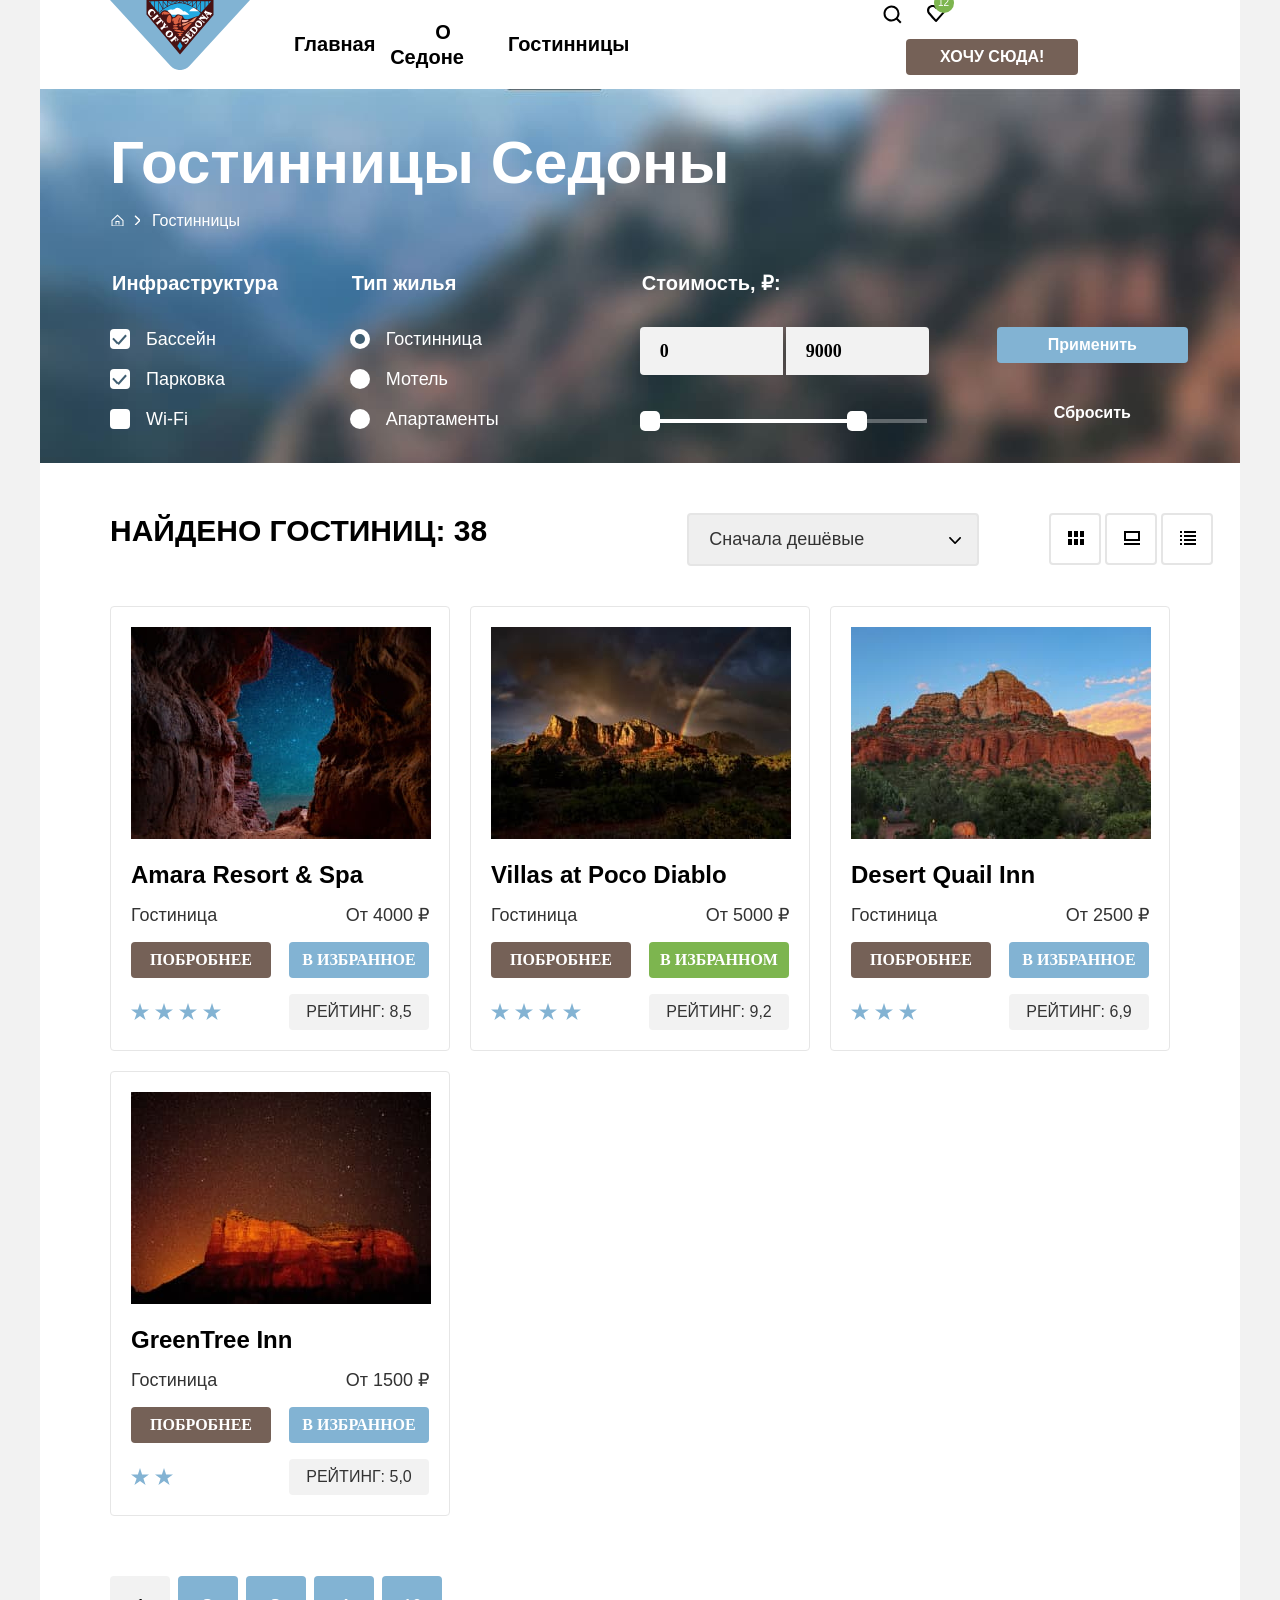
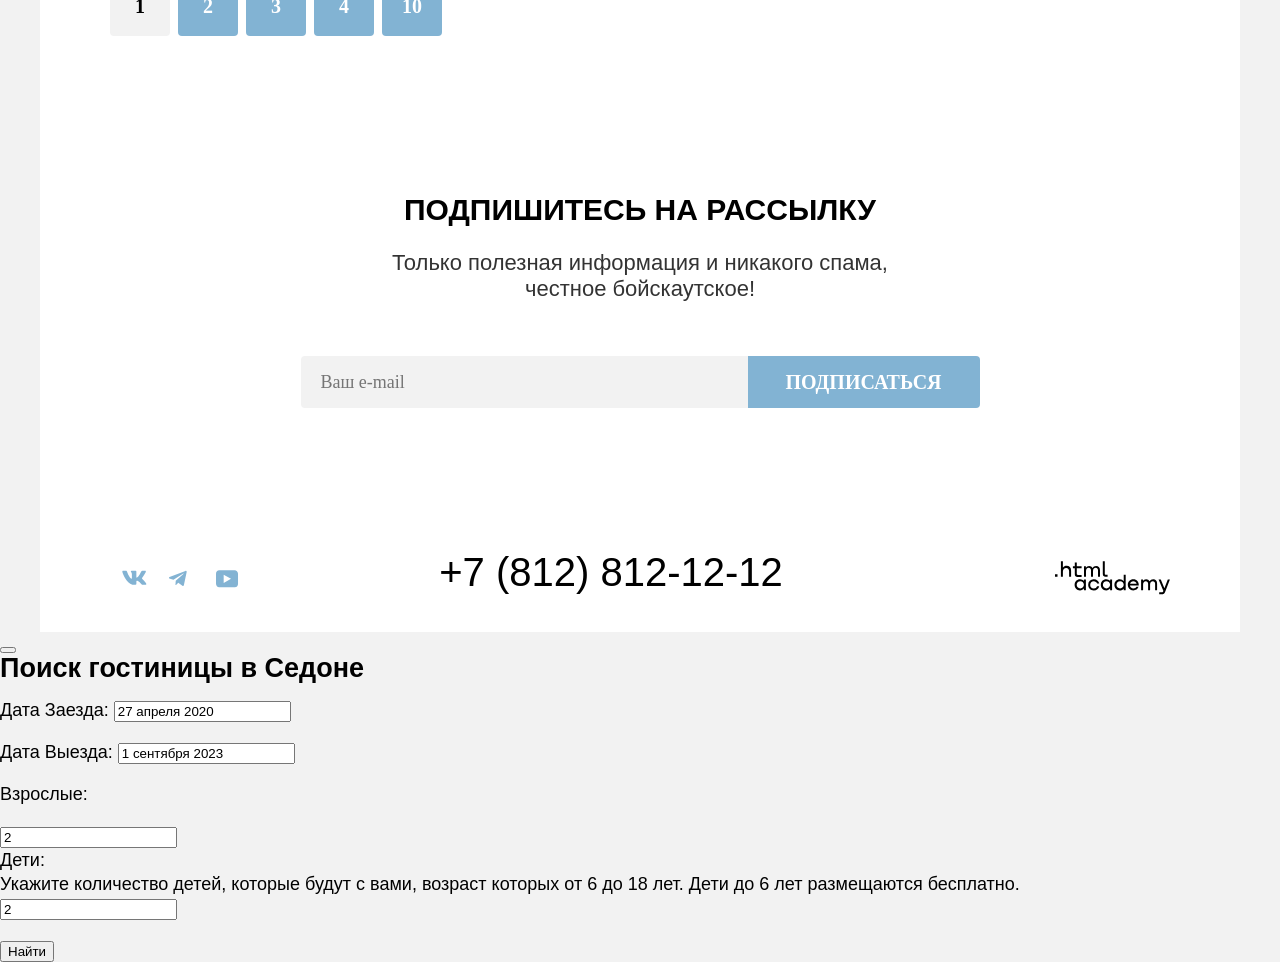
==== commit eb7b2a76: "Поправки 9 раздела" ====
--- a/catalog.html
+++ b/catalog.html
@@ -14,12 +14,13 @@
       <nav class="navigation">
          <!-- ! Left-items -->
         <a href="index.html" aria-current="page" class="navigation-logo">
-          <img class="sedona-logo" src="img/logo-icon/logo-Sedona (1).svg" width="140" height="70" alt="Логотип Sedona ">
+          <img class="sedona-logo" src="img/logo-icon/logo-sedona.svg" width="140" height="70" alt="Логотип Sedona ">
         </a>
         <ul class="navigation-list">
           <li class="navigation-item">
             <a href="index.html" class="navigation-link" >
-              Главная </a>
+              Главная
+            </a>
           </li>
           <li class="navigation-item">
             <a href="#" class="navigation-link"> О Седоне </a>
@@ -33,13 +34,15 @@
           <li class="navigation-item-right">
             <a  href="#"  class="navigation-link">
               <span class="visually-hidden">Поиск</span>
-              <svg class="navigation-icon" aria-hidden="true" focusable="false" width="19" height="19" viewBox="0 0 19 19" fill="none" xmlns="http://www.w3.org/2000/svg"><path d="m18.5 17-3.7-3.67c1-1.3 1.7-2.98 1.7-4.87A8 8 0 0 0 8.5.5C4.1.5.5 4.18.5 8.56a8 8 0 0 0 12.9 6.26l3.7 3.68 1.4-1.5Zm-10-2.48a6 6 0 0 1-6-5.96 6 6 0 0 1 12 0 6 6 0 0 1-6 5.96Z" /></svg>
+              <svg class="navigation-icon" aria-hidden="true" focusable="false" width="19" height="19" viewBox="0 0 19 19" fill="none" xmlns="http://www.w3.org/2000/svg"><path d="m18.5 17-3.7-3.67c1-1.3 1.7-2.98 1.7-4.87A8 8 0 0 0 8.5.5C4.1.5.5 4.18.5 8.56a8 8 0 0 0 12.9 6.26l3.7 3.68 1.4-1.5Zm-10-2.48a6 6 0 0 1-6-5.96 6 6 0 0 1 12 0 6 6 0 0 1-6 5.96Z" />
+              </svg>
             </a>
           </li>
           <li class="navigation-item-right">
             <a href="#" class="navigation-link">
               <span class="visually-hidden">Избранное</span>
-              <svg class="navigation-icon" aria-hidden="true" focusable="false" width="18" height="17" viewBox="0 0 18 17" fill="none" xmlns="http://www.w3.org/2000/svg"><path d="M8.9 17c-.3 0-.6-.1-.8-.4-5.4-6.1-6.7-7.5-7-7.9C.4 7.8 0 6.6 0 5.4 0 2.4 2.4 0 5.5 0 6.8 0 8 .5 9 1.3 10 .5 11.3 0 12.5 0c3 0 5.5 2.4 5.5 5.4 0 1.3-.5 2.5-1.3 3.4l-7 7.9c-.2.2-.4.3-.8.3Zm-6-9.5c.3.4 3.5 4 6.1 6.9l6.2-7c.5-.5.7-1.2.7-2 0-1.8-1.5-3.3-3.3-3.3-1 0-2 .5-2.7 1.3-.3.3-.6.4-.9.4-.3 0-.6-.2-.8-.4-.7-.8-1.7-1.3-2.7-1.3-1.8 0-3.3 1.5-3.3 3.3-.1.9.3 1.6.7 2.1-.1 0-.1 0 0 0Z"/></svg>
+              <svg class="navigation-icon" aria-hidden="true" focusable="false" width="18" height="17" viewBox="0 0 18 17" fill="none" xmlns="http://www.w3.org/2000/svg"><path d="M8.9 17c-.3 0-.6-.1-.8-.4-5.4-6.1-6.7-7.5-7-7.9C.4 7.8 0 6.6 0 5.4 0 2.4 2.4 0 5.5 0 6.8 0 8 .5 9 1.3 10 .5 11.3 0 12.5 0c3 0 5.5 2.4 5.5 5.4 0 1.3-.5 2.5-1.3 3.4l-7 7.9c-.2.2-.4.3-.8.3Zm-6-9.5c.3.4 3.5 4 6.1 6.9l6.2-7c.5-.5.7-1.2.7-2 0-1.8-1.5-3.3-3.3-3.3-1 0-2 .5-2.7 1.3-.3.3-.6.4-.9.4-.3 0-.6-.2-.8-.4-.7-.8-1.7-1.3-2.7-1.3-1.8 0-3.3 1.5-3.3 3.3-.1.9.3 1.6.7 2.1-.1 0-.1 0 0 0Z"/>
+              </svg>
             </a>
           </li>
           <li class="navigation-item-right">
@@ -167,13 +170,13 @@
               <option value="popular">Сначала популярные</option>
             </select>
             <div class="view-cards">
-              <a href="#" class="view-cards-button bg-view-cards">
+              <a href="#" class=" bg-view-cards view-cards-current">
                 <span class="visually-hidden">Показать в виде карточек</span>
               </a>
-              <a href="#" class="view-cards-button bg-view-tile">
+              <a href="#" class=" bg-view-tile">
                 <span class="visually-hidden">Показать в виде плиток</span>
               </a>
-              <a href="#" class="view-cards-button bg-view-list">
+              <a href="#" class="bg-view-list">
                 <span class="visually-hidden">Показать в виде списка</span>
               </a>
             </div>
@@ -200,7 +203,7 @@
             </li>
             <li class="hotel-card hotel-card-two">
               <a href="" class="hotel-card-link">
-                <img src="img/catalog-page/hotel-villias (1).jpg" width="300" height="212" alt="Отель 2">
+                <img src="img/catalog-page/hotel-villias.jpg" width="300" height="212" alt="Отель 2">
               </a>
               <a href="" class="hotel-card-link">
                 <h4 class="hotel-card-title"> Villas at Poco Diablo</h4>
@@ -219,7 +222,7 @@
             </li>
             <li class="hotel-card hotel-card-three">
               <a href="" class="hotel-card-link">
-                <img src="img/catalog-page/hotel-desert (1).jpg" width="300" height="212" alt="Отель 3">
+                <img src="img/catalog-page/hotel-desert.jpg" width="300" height="212" alt="Отель 3">
               </a>
               <a href="" class="hotel-card-link">
                 <h4 class="hotel-card-title"> Desert Quail Inn</h4>
@@ -238,7 +241,7 @@
             </li>
             <li class="hotel-card hotel-card-four">
               <a href="" class="hotel-card-link">
-                <img src="img/catalog-page/hotel-greentee (1).jpg" width="300" height="212" alt="Отель 4">
+                <img src="img/catalog-page/hotel-greentee.jpg" width="300" height="212" alt="Отель 4">
               </a>
               <a href="" class="hotel-card-link">
                 <h4 class="hotel-card-title"> GreenTree Inn</h4>
@@ -291,19 +294,22 @@
           <li class="footer-social-item">
             <a class="footer-social-vk footer-social-link" href="https://vk.com/htmlacademy" type="button">
               <span class="visually-hidden">Вконтаке</span>
-              <svg class="footer-social-icon" aria-hidden="true" focusable="false" width="25" height="15" viewBox="0 0 25 15" fill="none" xmlns="http://www.w3.org/2000/svg"><path fill-rule="evenodd" clip-rule="evenodd" d="M24.116 1.804c.166-.546 0-.948-.795-.948h-2.625c-.668 0-.976.347-1.143.73 0 0-1.335 3.196-3.226 5.272-.612.602-.89.793-1.224.793-.167 0-.418-.19-.418-.738V1.804c0-.656-.184-.948-.74-.948H9.817c-.417 0-.668.304-.668.593 0 .621.946.765 1.043 2.513V7.76c0 .833-.153.984-.487.984-.89 0-3.055-3.21-4.34-6.885-.249-.715-.5-1.003-1.172-1.003H1.566c-.75 0-.9.347-.9.73 0 .682.89 4.07 4.145 8.551 2.17 3.06 5.225 4.72 8.008 4.72 1.67 0 1.875-.369 1.875-1.004V11.54c0-.737.158-.884.687-.884.39 0 1.057.192 2.615 1.667 1.78 1.75 2.073 2.533 3.075 2.533h2.625c.75 0 1.126-.368.91-1.096-.238-.724-1.088-1.775-2.215-3.022-.612-.71-1.53-1.475-1.809-1.858-.389-.49-.278-.71 0-1.147 0 0 3.2-4.426 3.533-5.929h.001Z"/></svg>
+              <svg class="footer-social-icon" aria-hidden="true" focusable="false" width="25" height="15" viewBox="0 0 25 15" fill="none" xmlns="http://www.w3.org/2000/svg"><path fill-rule="evenodd" clip-rule="evenodd" d="M24.116 1.804c.166-.546 0-.948-.795-.948h-2.625c-.668 0-.976.347-1.143.73 0 0-1.335 3.196-3.226 5.272-.612.602-.89.793-1.224.793-.167 0-.418-.19-.418-.738V1.804c0-.656-.184-.948-.74-.948H9.817c-.417 0-.668.304-.668.593 0 .621.946.765 1.043 2.513V7.76c0 .833-.153.984-.487.984-.89 0-3.055-3.21-4.34-6.885-.249-.715-.5-1.003-1.172-1.003H1.566c-.75 0-.9.347-.9.73 0 .682.89 4.07 4.145 8.551 2.17 3.06 5.225 4.72 8.008 4.72 1.67 0 1.875-.369 1.875-1.004V11.54c0-.737.158-.884.687-.884.39 0 1.057.192 2.615 1.667 1.78 1.75 2.073 2.533 3.075 2.533h2.625c.75 0 1.126-.368.91-1.096-.238-.724-1.088-1.775-2.215-3.022-.612-.71-1.53-1.475-1.809-1.858-.389-.49-.278-.71 0-1.147 0 0 3.2-4.426 3.533-5.929h.001Z"/>
+              </svg>
             </a>
           </li>
           <li class="footer-social-item">
             <a class="footer-social-telegram footer-social-link" href="https://t.me/htmlacademy" type="button">
               <span class="visually-hidden">Телеграм</span>
-              <svg class="footer-social-icon" aria-hidden="true" focusable="false" width="18" height="16" viewBox="0 0 18 16" fill="none" xmlns="http://www.w3.org/2000/svg"><path d="M16.79.96.84 7.1c-1.09.44-1.08 1.05-.2 1.32l4.1 1.28 9.47-5.98c.44-.27.85-.13.52.17l-7.68 6.93-.28 4.22c.41 0 .6-.2.83-.41l1.99-1.94 4.13 3.06c.77.42 1.31.2 1.5-.71l2.72-12.8c.28-1.1-.43-1.61-1.16-1.28Z"/></svg>
+              <svg class="footer-social-icon" aria-hidden="true" focusable="false" width="18" height="16" viewBox="0 0 18 16" fill="none" xmlns="http://www.w3.org/2000/svg"><path d="M16.79.96.84 7.1c-1.09.44-1.08 1.05-.2 1.32l4.1 1.28 9.47-5.98c.44-.27.85-.13.52.17l-7.68 6.93-.28 4.22c.41 0 .6-.2.83-.41l1.99-1.94 4.13 3.06c.77.42 1.31.2 1.5-.71l2.72-12.8c.28-1.1-.43-1.61-1.16-1.28Z"/>
+              </svg>
             </a>
           </li>
           <li class="footer-social-item">
             <a class="footer-social-youtube footer-social-link" href="https://www.youtube.com/user/htmlacademyru" type="button">
               <span class="visually-hidden">Ютюб</span>
-              <svg class="footer-social-icon" aria-hidden="true" focusable="false" width="23" height="18" viewBox="0 0 23 18" fill="none" xmlns="http://www.w3.org/2000/svg"><path d="M18.94.36H3.51C1.65.36.33 1.95.33 3.76v10.09c0 1.91 1.32 3.5 3.18 3.5h15.65c1.64 0 3.17-1.59 3.17-3.4V3.76c-.22-1.8-1.53-3.4-3.39-3.4ZM7.99 12.89V4.82l7.34 4.04-7.34 4.03Z" /></svg>
+              <svg class="footer-social-icon" aria-hidden="true" focusable="false" width="23" height="18" viewBox="0 0 23 18" fill="none" xmlns="http://www.w3.org/2000/svg"><path d="M18.94.36H3.51C1.65.36.33 1.95.33 3.76v10.09c0 1.91 1.32 3.5 3.18 3.5h15.65c1.64 0 3.17-1.59 3.17-3.4V3.76c-.22-1.8-1.53-3.4-3.39-3.4ZM7.99 12.89V4.82l7.34 4.04-7.34 4.03Z" />
+              </svg>
             </a>
           </li>
         </ul>
@@ -312,8 +318,45 @@
         </address>
         <a href="https://htmlacademy.ru/" class="link-logo-html-academy">
           <span class="visually-hidden">Логотип html academy</span>
-          <svg class="html-academy-icon" width="115" height="34" viewBox="0 0 115 34" fill="none" xmlns="http://www.w3.org/2000/svg"><path d="M0 13.26v2.6h2.5v-2.6H0ZM11.6 4.86c-1.6 0-2.8.7-3.6 1.7h-.1V.36h-2v15.5h2v-5.3c0-2.1 1.3-3.6 3.3-3.6 1.8 0 2.9 1.4 2.9 3.2v5.7h2v-6.1c.1-3-1.8-4.9-4.5-4.9ZM26.6 5.16h-4.8v-3.7h-2v3.8h-1.9v2h1.9v6c0 1.7 1 2.7 2.7 2.7h4.1v-2h-3.7c-.7 0-1.1-.4-1.1-1.1v-5.7h4.8v-2ZM41.1 4.96c-1.6 0-2.9.8-3.5 2.1h-.1c-.6-1.2-1.8-2.1-3.4-2.1-1.4 0-2.5.8-3.1 1.8h-.1v-1.6H29v10.6h2v-5.4c0-2 1-3.5 2.6-3.5 1.5 0 2.4 1 2.4 2.6v6.3h2v-5.6c0-2.4 1.4-3.3 2.6-3.3 1.5 0 2.4 1 2.4 2.6v6.3h2v-6.5c.1-2.5-1.4-4.3-3.9-4.3ZM47.8 13.06c0 1.7 1 2.7 2.8 2.7h2v-2h-1.7c-.7 0-1.1-.4-1.1-1.1V.36h-2v12.7ZM28.9 20.06c-.9-1.1-2.2-1.8-3.9-1.8-3.1 0-5.4 2.3-5.4 5.6s2.3 5.6 5.4 5.6c1.8 0 3-.8 3.8-1.9h.1v1.6h2v-10.6h-2v1.5Zm-3.6 7.4c-2.2 0-3.6-1.6-3.6-3.6s1.4-3.6 3.6-3.6 3.6 1.6 3.6 3.6c0 1.9-1.4 3.6-3.6 3.6ZM44.2 22.36c-.5-2.4-2.6-4.1-5.4-4.1a5.4 5.4 0 0 0-5.6 5.6c0 3.1 2.2 5.6 5.6 5.6 2.8 0 4.9-1.8 5.4-4.2h-2.1a3.4 3.4 0 0 1-3.3 2.3c-2.2 0-3.6-1.6-3.6-3.6s1.4-3.6 3.6-3.6c1.6 0 2.8 1 3.3 2.2h2.1v-.2ZM55.1 20.06c-.9-1.1-2.2-1.8-3.9-1.8-3.1 0-5.4 2.3-5.4 5.6s2.3 5.6 5.4 5.6c1.8 0 3-.8 3.8-1.9h.1v1.6h2v-10.6h-2v1.5Zm-3.6 7.4c-2.2 0-3.6-1.6-3.6-3.6s1.4-3.6 3.6-3.6 3.6 1.6 3.6 3.6c0 1.9-1.5 3.6-3.6 3.6ZM68.7 20.16c-.9-1.1-2.2-1.9-3.9-1.9-3.1 0-5.4 2.3-5.4 5.6s2.2 5.6 5.4 5.6c1.7 0 3-.8 3.8-1.8h.1v1.5h2v-15.4h-2v6.4Zm-3.6 7.3c-2.2 0-3.6-1.6-3.6-3.6s1.4-3.6 3.6-3.6 3.6 1.6 3.6 3.6c-.1 2-1.5 3.6-3.6 3.6ZM78.3 18.26c-3.3 0-5.5 2.5-5.5 5.6 0 3 2.1 5.6 5.5 5.6 2.5 0 4.5-1.3 5.2-3.6h-2.1c-.5 1-1.6 1.6-3 1.6-1.9 0-3.3-1.3-3.4-2.9h8.8c.2-3.6-2-6.3-5.5-6.3Zm0 1.9c1.7 0 3 1 3.3 2.6h-6.5c.3-1.5 1.5-2.6 3.2-2.6ZM98.2 18.26c-1.6 0-2.9.8-3.6 2h-.1c-.6-1.2-1.8-2-3.4-2-1.4 0-2.5.7-3.1 1.8v-1.5h-1.9v10.6h2v-5.4c0-2 1-3.4 2.6-3.5 1.5 0 2.4 1 2.4 2.6v6.3h2v-5.6c0-2.4 1.4-3.3 2.6-3.3 1.5 0 2.4 1 2.4 2.6v6.3h2v-6.5c.1-2.6-1.4-4.4-3.9-4.4ZM109.4 27.36l-3.6-8.9h-2.2l4.8 11.6c-.3.9-.7 1.2-1.7 1.2h-2.5v2h2.5c1.8 0 2.8-.8 3.5-2.6l4.7-12.2h-2.1l-3.4 8.9Z"/></svg>
+          <svg class="html-academy-icon" width="115" height="34" viewBox="0 0 115 34" fill="none" xmlns="http://www.w3.org/2000/svg"><path d="M0 13.26v2.6h2.5v-2.6H0ZM11.6 4.86c-1.6 0-2.8.7-3.6 1.7h-.1V.36h-2v15.5h2v-5.3c0-2.1 1.3-3.6 3.3-3.6 1.8 0 2.9 1.4 2.9 3.2v5.7h2v-6.1c.1-3-1.8-4.9-4.5-4.9ZM26.6 5.16h-4.8v-3.7h-2v3.8h-1.9v2h1.9v6c0 1.7 1 2.7 2.7 2.7h4.1v-2h-3.7c-.7 0-1.1-.4-1.1-1.1v-5.7h4.8v-2ZM41.1 4.96c-1.6 0-2.9.8-3.5 2.1h-.1c-.6-1.2-1.8-2.1-3.4-2.1-1.4 0-2.5.8-3.1 1.8h-.1v-1.6H29v10.6h2v-5.4c0-2 1-3.5 2.6-3.5 1.5 0 2.4 1 2.4 2.6v6.3h2v-5.6c0-2.4 1.4-3.3 2.6-3.3 1.5 0 2.4 1 2.4 2.6v6.3h2v-6.5c.1-2.5-1.4-4.3-3.9-4.3ZM47.8 13.06c0 1.7 1 2.7 2.8 2.7h2v-2h-1.7c-.7 0-1.1-.4-1.1-1.1V.36h-2v12.7ZM28.9 20.06c-.9-1.1-2.2-1.8-3.9-1.8-3.1 0-5.4 2.3-5.4 5.6s2.3 5.6 5.4 5.6c1.8 0 3-.8 3.8-1.9h.1v1.6h2v-10.6h-2v1.5Zm-3.6 7.4c-2.2 0-3.6-1.6-3.6-3.6s1.4-3.6 3.6-3.6 3.6 1.6 3.6 3.6c0 1.9-1.4 3.6-3.6 3.6ZM44.2 22.36c-.5-2.4-2.6-4.1-5.4-4.1a5.4 5.4 0 0 0-5.6 5.6c0 3.1 2.2 5.6 5.6 5.6 2.8 0 4.9-1.8 5.4-4.2h-2.1a3.4 3.4 0 0 1-3.3 2.3c-2.2 0-3.6-1.6-3.6-3.6s1.4-3.6 3.6-3.6c1.6 0 2.8 1 3.3 2.2h2.1v-.2ZM55.1 20.06c-.9-1.1-2.2-1.8-3.9-1.8-3.1 0-5.4 2.3-5.4 5.6s2.3 5.6 5.4 5.6c1.8 0 3-.8 3.8-1.9h.1v1.6h2v-10.6h-2v1.5Zm-3.6 7.4c-2.2 0-3.6-1.6-3.6-3.6s1.4-3.6 3.6-3.6 3.6 1.6 3.6 3.6c0 1.9-1.5 3.6-3.6 3.6ZM68.7 20.16c-.9-1.1-2.2-1.9-3.9-1.9-3.1 0-5.4 2.3-5.4 5.6s2.2 5.6 5.4 5.6c1.7 0 3-.8 3.8-1.8h.1v1.5h2v-15.4h-2v6.4Zm-3.6 7.3c-2.2 0-3.6-1.6-3.6-3.6s1.4-3.6 3.6-3.6 3.6 1.6 3.6 3.6c-.1 2-1.5 3.6-3.6 3.6ZM78.3 18.26c-3.3 0-5.5 2.5-5.5 5.6 0 3 2.1 5.6 5.5 5.6 2.5 0 4.5-1.3 5.2-3.6h-2.1c-.5 1-1.6 1.6-3 1.6-1.9 0-3.3-1.3-3.4-2.9h8.8c.2-3.6-2-6.3-5.5-6.3Zm0 1.9c1.7 0 3 1 3.3 2.6h-6.5c.3-1.5 1.5-2.6 3.2-2.6ZM98.2 18.26c-1.6 0-2.9.8-3.6 2h-.1c-.6-1.2-1.8-2-3.4-2-1.4 0-2.5.7-3.1 1.8v-1.5h-1.9v10.6h2v-5.4c0-2 1-3.4 2.6-3.5 1.5 0 2.4 1 2.4 2.6v6.3h2v-5.6c0-2.4 1.4-3.3 2.6-3.3 1.5 0 2.4 1 2.4 2.6v6.3h2v-6.5c.1-2.6-1.4-4.4-3.9-4.4ZM109.4 27.36l-3.6-8.9h-2.2l4.8 11.6c-.3.9-.7 1.2-1.7 1.2h-2.5v2h2.5c1.8 0 2.8-.8 3.5-2.6l4.7-12.2h-2.1l-3.4 8.9Z"/>
+          </svg>
         </a>
       </footer>
+      <div class="modal-container modal-container-close">
+        <div class="modal modal-search">
+          <button class="modal-close-button">
+            <span class="visually-hidden">Закрыть</span>
+          </button>
+          <section class="modal-content">
+            <h2 class="modal-title">Поиск гостиницы в Седоне</h2>
+            <form class="auth-form" action="https://echo.htmlacademy.ru/" method="post">
+              <p class="field-group date-in">
+                <label class="label-search-hotels" for="search-date-in">Дата Заезда:</label>
+                <input class="search-form-field search-form-field-date" type="text" id="search-date-in" name="search-date-in" placeholder="Укажите дату" value="27 апреля 2020">
+              </p>
+              <p class="field-group date-out">
+                <label class="label-search-hotels label-date-out" for="search-date-out">Дата Выезда:</label>
+                <input class="search-form-field search-form-field-date" type="text" id="search-date-out" name="search-date-out" placeholder="Укажите дату" value="1 сентября 2023">
+              </p>
+              <p class="field-group search-form-numbers">
+                <label class="label-search-hotels label-num-adults" for="search-date-out">Взрослые:</label>
+                <div class="input-container"><span class="num-minus"></span><input class="search-form-field search-num" type="number" id="search-num-adults" name="search-num-adults" placeholder="Дата выезда" value="2">
+                  <span class="num-plus"></span>
+                </div>
+                <label class="label-search-hotels label-num-kids" for="search-date-out">Дети:</label>
+                <div class="tooltip">
+                  <div class="tooltip-hover">Укажите количество детей, которые будут с вами, возраст которых от 6 до 18 лет. Дети до 6 лет размещаются бесплатно.</div>
+                </div>
+                <div class="input-container num-kids-container">
+                  <span class="num-minus"></span>
+                  <input class="search-form-field search-num" type="number" id="search-num-kids" name="search-num-kids" placeholder="Дата выезда" value="2">
+                  <span class="num-plus"></span>
+                </div>
+              </p>
+              <button class="button search-form-button" type="submit">Найти</button>
+            </form>
+          </section>
+        </div>
+      </div>
   </body>
 </html>
